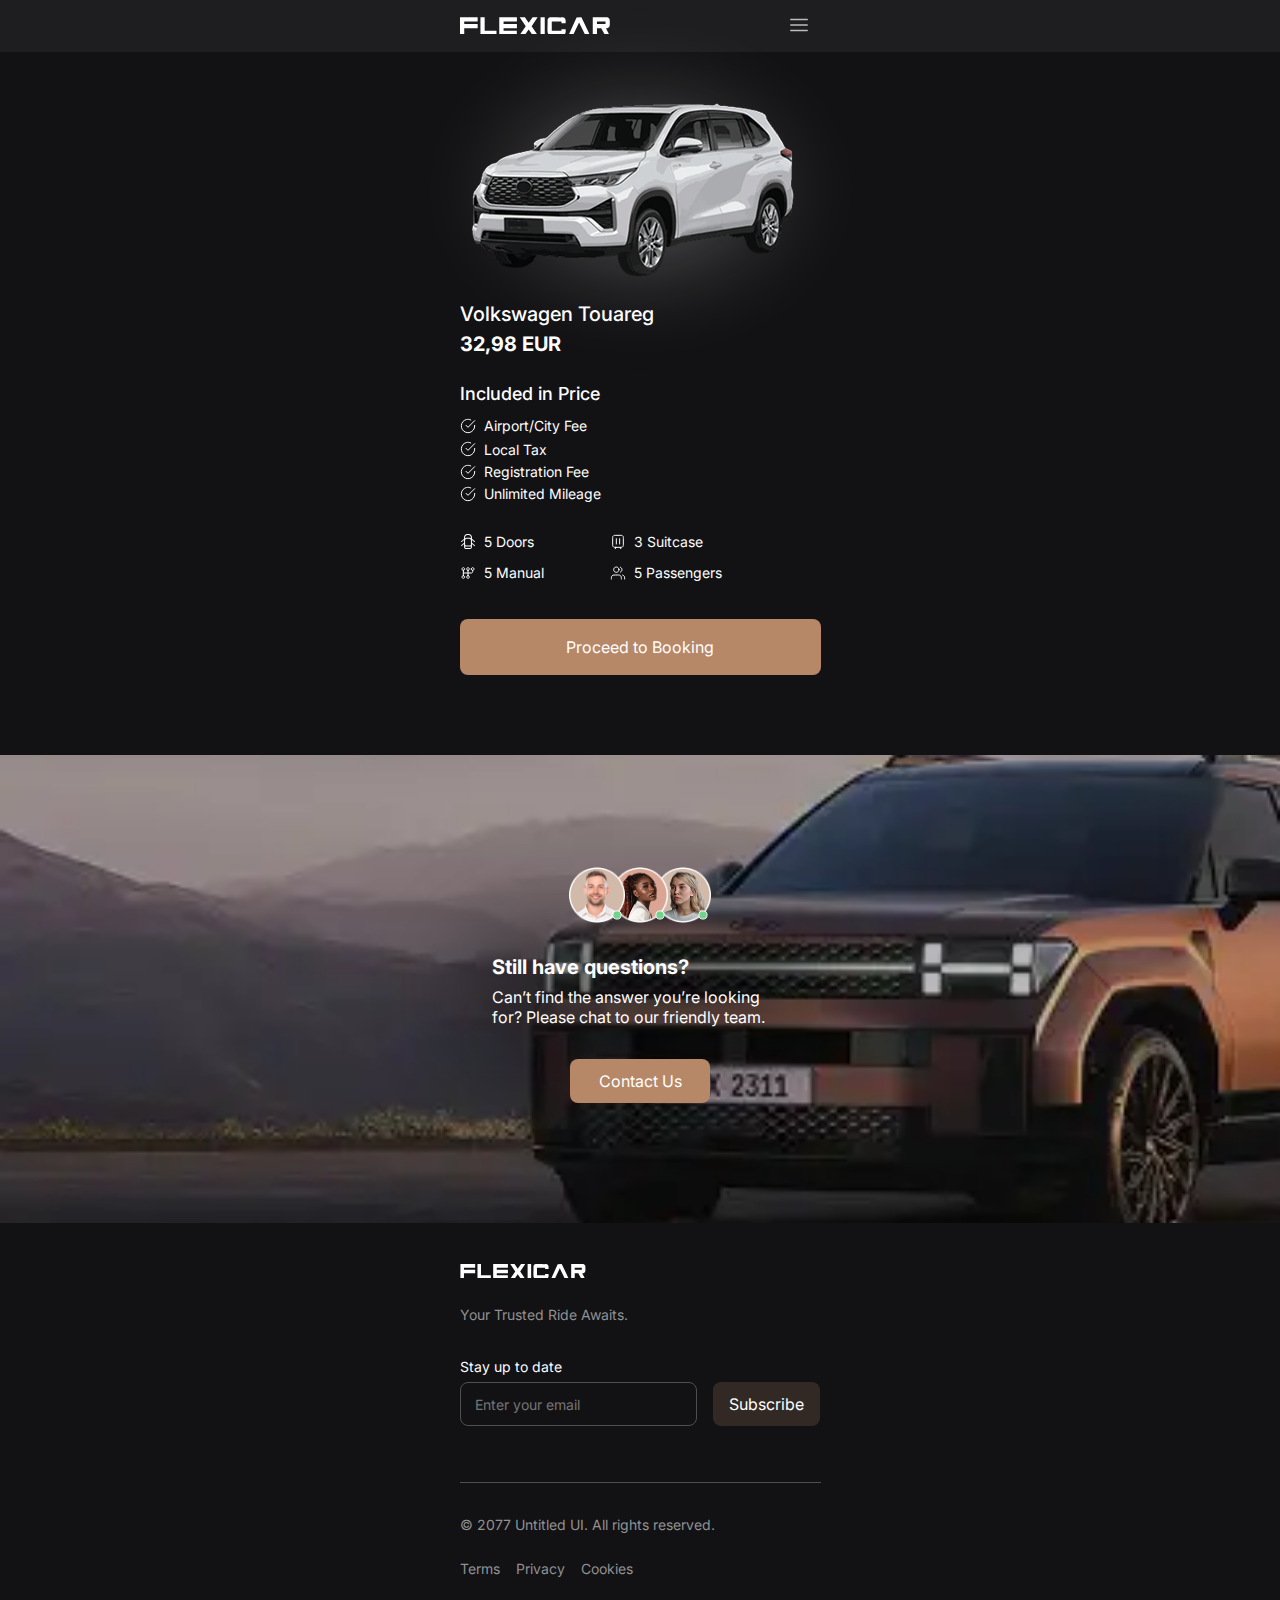
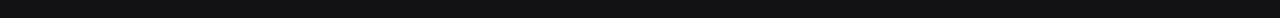
==== index.html @ 30f01594 "update product_page_step2 add mobile styles" ====
<!DOCTYPE html>
<html lang="en">
  <head>
    <meta charset="UTF-8" />
    <meta http-equiv="X-UA-Compatible" content="IE=edge" />
    <meta name="viewport" content="width=device-width, initial-scale=1.0" />
    <title>Flexicar</title>
    <link rel="preconnect" href="https://fonts.googleapis.com" />
    <link rel="preconnect" href="https://fonts.gstatic.com" crossorigin />
    <link
      href="https://fonts.googleapis.com/css2?family=Inter:wght@300;400;500;600;700&display=swap"
      rel="stylesheet"
    />
    <link rel="stylesheet" href="./css/global.css" />
    <link rel="stylesheet" href="./css/styles.css" />
  </head>
  <body>
    <header class="header">
      <div class="container nav-container">
        <nav class="header-nav">
          <a href="./index.html" class="logo link">
            <svg class="logo-icon">
              <use href="./assets/icons/icons.svg#_1"></use></svg></a>
          <ul class="nav-list">
            <li class="item">
              <a href="./index.html" class="link link-current">Book</a>
            </li>
            <li class="item">
              <a href="./portfolio.html" class="link">Help</a>
            </li>
            <li class="item"><a href="" class="link">FAQ</a></li>
            <li class="item"><a href="" class="link">Rental Policies</a></li>
            <li class="item"><a href="" class="link">Blog&Guides</a></li>
          </ul>
        </nav>

        <button type="button" class="burger-menu js-open-menu">
          <svg class="burger-icon">
            <use href="./assets/icons/icons.svg#menu"></use>
          </svg>
        </button>
      </div>
    </header>
    <main>
      <section class="product-section">
        <div class="container product-container">
          <div class="gradient"></div>
          <div class="thumb">
            <div class="ellipse"></div>
            <img
              class="car-img"
              src="./assets/images/car@1x.png"
              srcset="
                ./assets/images/car@1x.png 1x,
                ./assets/images/car@2x.png 2x
              "
              alt="Car for rental"
              width="361"
              height="188"
              loading="lazy"
            />
          </div>
          <div class="list-wrapper">
            <div class="title-wrapper">
              <h2 class="car-title">Volkswagen Touareg</h2>
              <p class="price">32,98 EUR</p>
            </div>
            <div class="features-wrapper">
              <h3 class="features-title">Included in Price</h3>
              <ul class="features-list">
                <li class="feature-item">
                  <svg class="icon-stroke">
                    <use
                      href="./assets/icons/icons.svg#check-circle-broken-2"
                    ></use>
                  </svg>
                  <p class="feature-text">Airport/City Fee</p>
                </li>
                <li class="feature-item">
                  <svg class="icon-stroke">
                    <use
                      href="./assets/icons/icons.svg#check-circle-broken-2"
                    ></use>
                  </svg>
                  <p class="feature-text">Local Tax</p>
                </li>
                <li class="feature-item">
                  <svg class="icon-stroke">
                    <use
                      href="./assets/icons/icons.svg#check-circle-broken-2"
                    ></use>
                  </svg>
                  <p>Registration Fee</p>
                </li>
                <li class="feature-item">
                  <svg class="icon-stroke">
                    <use
                      href="./assets/icons/icons.svg#check-circle-broken-2"
                    ></use>
                  </svg>
                  <p class="feature-text">Unlimited Mileage</p>
                </li>
              </ul>
            </div>
            <ul class="info-list">
              <li class="info-item">
                <svg class="icon-fill">
                  <use href="./assets/icons/icons.svg#icon-car-doors"></use>
                </svg>
                <p class="feature-text">5 Doors</p>
              </li>
              <li class="info-item">
                <svg class="icon-stroke">
                  <use href="./assets/icons/icons.svg#luggage"></use>
                </svg>
                <p class="feature-text">3 Suitcase</p>
              </li>
              <li class="info-item">
                <svg class="icon-stroke">
                  <use
                    href="./assets/icons/icons.svg#tabler_manual-gearbox"
                  ></use>
                </svg>
                <p class="feature-text">5 Manual</p>
              </li>
              <li class="info-item">
                <svg class="icon-stroke">
                  <use href="./assets/icons/icons.svg#users"></use>
                </svg>
                <p class="feature-text">5 Passengers</p>
              </li>
            </ul>
          </div>
        </div>
        <a
          href="./product_page_step1.html"
          class="main-button primary-btn btn-large"
        >
          Proceed to Booking
        </a>
      </section>
      <section class="contact-us">
        <div class="container">
          <div class="contact-wrapper">
            <div class="elipse"></div>
            <div class="avatar-wrapper">
              <div class="avatar-thumb">
                <img
                  class="avatar"
                  src="./assets/images/contact-us/avatar_1@1x.png"
                  srcset="
                    ./assets/images/contact-us/avatar_1@1x.png 1x,
                    ./assets/images/contact-us/avatar_1@2x.png 2x
                  "
                  alt="avatar of team"
                  width="56"
                  height="56"
                  loading="lazy"
                />
                <svg class="circle">
                  <use href="./assets/icons/icons.svg#Ellipse-green"></use>
                </svg>
              </div>
              <div class="avatar-thumb">
                <img
                  class="avatar"
                  src="./assets/images/contact-us/avatar_2@1x.png"
                  srcset="
                    ./assets/images/contact-us/avatar_2@1x.png 1x,
                    ./assets/images/contact-us/avatar_2@2x.png 2x
                  "
                  alt="avatar of team"
                  width="56"
                  height="56"
                  loading="lazy"
                />
                <svg class="circle">
                  <use href="./assets/icons/icons.svg#Ellipse-green"></use>
                </svg>
              </div>
              <div class="avatar-thumb">
                <img
                  class="avatar"
                  src="./assets/images/contact-us/avatar_3@1x.png"
                  srcset="
                    ./assets/images/contact-us/avatar_3@1x.png 1x,
                    ./assets/images/contact-us/avatar_3@2x.png 2x
                  "
                  alt="avatar of team"
                  width="56"
                  height="56"
                  loading="lazy"
                />
                <svg class="circle">
                  <use href="./assets/icons/icons.svg#Ellipse-green"></use>
                </svg>
              </div>
            </div>
            <div class="support-wrapper">
              <h3 class="price">Still have questions?</h3>
              <p class="support-text">
                Can’t find the answer you’re looking for? Please chat to our
                friendly team.
              </p>
            </div>
            <button type="button" class="main-button primary-btn btn-medium">
              Contact Us
            </button>
          </div>
        </div>
      </section>
    </main>
    <footer class="footer-section">
      <div class="container footer-container">
        <div class="footer-wrapper">
          <div class="footer-logo-text">
            <a href="./index.html">
              <svg class="logo-footer">
                <use href="./assets/icons/icons.svg#_1"></use></svg></a>
            <p class="feature-text gray">Your Trusted Ride Awaits.</p>
          </div>
          <div class="subscribe-container">
            <p class="feature-text">Stay up to date</p>
            <form class="subscribe-form" action="">
              <input
                class="subscribe-input"
                type="text"
                placeholder="Enter your email"
              />
              <button
                class="main-button secondary-btn subscribe-btn"
                type="submit"
              >
                Subscribe
              </button>
            </form>
          </div>
        </div>
        <div class="footer-wrapper bottom">
          <p class="feature-text gray">
            © 2077 Untitled UI. All rights reserved.
          </p>
          <div class="footer-links">
            <p class="feature-text gray">Terms</p>
            <p class="feature-text gray">Privacy</p>
            <p class="feature-text gray">Cookies</p>
          </div>
        </div>
      </div>
    </footer>
  </body>
</html>
---- css/global.css ----
:root {
  --white: #fefeff;
  --accent: #b68867;
  --primary: #121214;
  --dark-grey: #1e1e20;
  --light-gray: #919192;
  --medium-gray: #4f4f51;
  --primary-20: rgba(182, 136, 103, 0.2);
  --hover-btn: rgba(182, 136, 103, 0.7);
  --hover-secondary-btn: rgba(64, 54, 49, 0.4);
  --primary-light: #c5a085;
  --background: #121214;
  --white-10: #39393b;
  --white-20:rgba(255, 255, 255, 0.20);
  --white-5: rgba(255, 255, 255, 0.05);
  --white-90: #e9e9e9;
  --white-80: #d3d3d3;
  --white-70: #bdbdbe;
  --white-60: #a7a7a8;
  --white-40: #7b7b7c;
  --white-30: #656566;
  --white-05: #1e1e20;
  --primary-15: rgba(26, 156, 192, 0.15);
  --green-active: #27c137;
  --green-basic: #2ea56d;
  --green-fill: rgba(74, 169, 112, 0.09);
  --green-stroke: rgba(171, 239, 198, 0.5);
  --green-active: #72d38d;
  --red-fill: rgba(240, 68, 56, 0.09);
  --red-basic: #f04438;
  --red-stroke: rgba(254, 205, 202, 0.5);
  --gray-basic: #667085;
  --gray-stroke: rgba(228, 231, 236, 0.5);
  --gray-fill: rgba(102, 112, 133, 0.09);
  --ellipse: rgba(0, 0, 0, 0.4);
  --animation-transition: 250ms cubic-bezier(0.4, 0, 0.2, 1);
  --colors-effects-shadows-shadow-xs: rgba(16, 24, 40, 0.05);
  --linear-gradient:linear-gradient(150deg, #B68867 6.05%, #BC8473 88.69%);
}

*,
*:before,
*:after {
  box-sizing: border-box;
  margin: 0;
  padding: 0;
}

html,
body {
  max-width: 100vw;
}

body {
  min-height: 100vh;
  margin: 0;
  font-family: "Inter", sans-serif;
  font-size: 14px;
  font-style: normal;
  font-weight: 400;
  line-height: normal;
  background-color: var(--primary);
  color: var(--white);
  -webkit-font-smoothing: antialiased;
  -moz-osx-font-smoothing: grayscale;
}

input {
  appearance: none;
  -webkit-appearance: none;
  -moz-appearance: none;
  border: none;
  padding: 0;
  margin: 0;
  background: none;
  font: inherit;
  color: inherit;
  cursor: text;
}

img {
  display: block;
  height: auto;
  width: 100%;
}

ul,
ol {
  list-style: none;
}

h1,
h2,
h3,
p {
  margin: 0;
  font-weight: normal;
  margin-block-start: 0;
}

a {
  display: block;
  text-decoration: none;
  color: inherit;
}

button {
  padding: 0;
  border: none;
  font: inherit;
  background-color: transparent;
  cursor: pointer;
}

address {
  font-style: normal;
}

.container {
  width: 393px;
  margin-left: auto;
  margin-right: auto;
  padding-left: 16px;
  padding-right: 16px;
}

.main-button {
  display: flex;
  justify-content: center;
  align-items: center;
  border-radius: 8px;
  gap: 8px;
  padding: 18px 24px;
  font-size: 16px;
  color: var(--white);
  transition: background-color var(--animation-transition);
}

.primary-btn {
  background-color: var(--accent);
  z-index: 1;
}

.primary-btn:hover,
.primary-btn:focus {
  background-color: var(--hover-btn);
}

.secondary-btn {
  background-color: var(--primary-20);
}

.secondary-btn:hover,
.secondary-btn:focus {
  background-color: var(--hover-secondary-btn);
}

.subscribe-btn {
  height: 44px;
  padding: 12px 16px;
}

.btn-large {
  width: 361px;
  height: 56px;
  margin-left: auto;
  margin-right: auto;
}

.btn-medium {
  width: 140px;
  height: 44px;
}
---- css/styles.css ----
.header {
  width: 100%;
  padding-top: 4px;
  padding-bottom: 4px;
  background-color: var(--dark-grey);
}

.container.nav-container {
  display: flex;
  align-items: center;
  justify-content: space-between;
}

.header-nav {
  display: flex;
  align-items: center;
}

.logo-icon{
  width: 150px;
  height: 18px;
  fill: var(--white);
}

.nav-list {
  display: none;
}

.burger-menu {
  width: 44px;
  height: 44px;
  padding: 10px;
  background-color: transparent;
  border: none;
}

.burger-icon{
  width: 22px;
  height: 22px;
  stroke: var( --white-70);
}

.product-section {
  position: relative;
  padding-top: 40px;
  padding-bottom: 80px;
}

.product-container {
  display: flex;
  flex-direction: column;
  gap: 24px;
  margin-bottom: 32px;
}
.list-wrapper {
  display: flex;
  flex-direction: column;
  gap: 24px;
}

.title-wrapper,
.features-wrapper {
  display: flex;
  flex-direction: column;
  gap: 8px;
}

.car-title {
  font-size: 20px;
  font-weight: 500;
  line-height: 1;
  text-transform: capitalize;
}

.price {
  font-size: 20px;
  font-weight: 700;
}

.car-container {
  position: relative;
  padding-top: 24px;
  padding-bottom: 30px;
}

.gradient {
  position: absolute;
  top: 16px;
  width: 361px;
  height: 242px;
  flex-shrink: 0;
  border-radius: 361px;
  background: radial-gradient(
    50% 50% at 50% 50%,
    rgba(255, 255, 255, 0.35) 0%,
    rgba(255, 255, 255, 0) 100%
  );
  filter: blur(40px);
}

.thumb {
  position: relative;
}

.ellipse {
  position: absolute;
  bottom: 3px;
  width: 361px;
  height: 66px;
  color: var(--primary);
  filter: blur(40px);
  border-radius: 361px;
}

.car-img {
  width: 361px;
  height: 188px;
}

.features-title {
  font-size: 18px;
  font-weight: 500;
  line-height: 1.56;
}

.features-list {
  display: flex;
  flex-direction: column;
  align-items: flex-start;
  gap: 4px;
  align-self: stretch;
}

.feature-item {
  display: flex;
  align-items: center;
  gap: 8px;
}

.icon-stroke{
  width: 16px;
  height: 16px;
  fill: transparent;
  stroke: var( --white);
}

.icon-fill{
    width: 16px;
    height: 16px;
    fill: var( --white);
}

.feature-text {
  line-height: 1.4;
}

.info-list {
  display: flex;
  flex-wrap: wrap;
  column-gap: 8px;
  row-gap: 4px;
}

.info-item {
  display: flex;
  width: 142px;
  padding: 4px 0px;
  align-items: center;
  align-content: center;
  gap: 8px;
  flex-wrap: wrap;
}

.contact-us {
  padding: 80px 0px;
  background-size: cover;
  background-repeat: no-repeat;
  background-position: center;
  background-image: url("../assets/images/contact_us_bg_mobile@1x.webp");
}
@media (-webkit-min-device-pixel-ratio: 2),
  (min-resolution: 192dpi),
  (min-resolution: 2dppx) {
  @media (max-width: 767px) {
    .contact-us {
      background-image: url("../assets/images/contact_us_bg_mobile@2x.webp");
    }
  }
}

.contact-wrapper {
  position: relative;
  display: flex;
  flex-direction: column;
  justify-content: center;
  align-items: center;
  padding: 32px 32px 40px 32px;
  gap: 32px;
}

.elipse {
  position: absolute;
  bottom: 76px;
  width: 361px;
  height: 142px;
  border-radius: 361px;
  background: var(--ellipse);
  filter: blur(42.75px);
}

.avatar-wrapper {
  display: flex;
}
.avatar-wrapper .avatar-thumb:not(:first-child) {
  margin-left: -13px;
}

.avatar-thumb:nth-child(1) {
  z-index: 2;
}
.avatar-thumb:nth-child(2) {
  z-index: 1;
}

.avatar-thumb {
  position: relative;
}

.avatar {
  width: 56px;
  height: 56px;
}

.circle {
  width: 10px;
  height: 10px;
  position: absolute;
  bottom: 3px;
  right: 3px;
  fill: var(--green-active);
}

.support-wrapper {
  position: relative;
  z-index: 1;
  display: flex;
  flex-direction: column;
  gap: 8px;
}

.support-text, .card-title, .notice-text {
  font-size: 16px;
}

.footer-section {
  padding: 40px 0;
}

.footer-container {
  display: flex;
  flex-direction: column;
  gap: 56px;
}

.footer-wrapper {
  display: flex;
  flex-direction: column;
  gap: 32px;
}

.footer-wrapper.bottom {
  padding-top: 32px;
  border-top: 1px solid var(--medium-gray);
  gap: 24px;
}

.footer-logo-text {
  display: flex;
  flex-direction: column;
  gap: 24px;
}

.logo-footer{
  width: 126px;
  height: 15px;
  fill: var(--white);
}

.gray {
  color: var(--light-gray);
}

.subscribe-container {
  display: flex;
  flex-direction: column;
  gap: 6px;
}

.subscribe-form {
  display: flex;
  gap: 16px;
}

.subscribe-input {
  display: flex;
  align-items: center;
  align-self: stretch;
  width: 237px;
  padding: 12px 14px;
  outline: none;
  background-color: transparent;
  color: var(--light-gray);
  border-radius: 8px;
  border: 1px solid var(--medium-gray);
  box-shadow: 0px 1px 2px 0px var(--colors-effects-shadows-shadow-xs);
  transition: border-color 0.3s ease;
}

.subscribe-input:focus {
  border: 1px solid var(--white-70);
}

.footer-links {
  display: flex;
  gap: 16px;
}

/* Product page step-1 */

.car-info {
  display: flex;
  flex-direction: column;
  justify-content: flex-end;
  align-items: flex-start;
  gap: 16px;
  padding: 24px 0px 2px 0px;
  background-color: var(--dark-grey);
  border-top: 1px solid var(--medium-gray);
}

.stepper-container {
  display: flex;
}

.stepper {
  display: flex;
  flex-direction: column;
  align-items: center;
  width: 98px;
  height: 46px;
}

.stepper-icon-wrapper {
  display: flex;
  align-items: center;
  margin-bottom: 13px;
}

.stepper-icon-wrapper.first {
  padding-left: 37px;
  margin-bottom: 7px;
}

.stepper-icon-wrapper.last {
  padding-right: 43px;
}

.stepper-icon-wrapper.not-active {
  padding-top: 6px;
}

.background {
  position: relative;
  width: 24px;
  height: 24px;
  /* padding: 4.8px;
  background-color: var(--primary-20); */
  border-radius: 50%;
  z-index: 6;
}

.background.icon {
  padding: 4.8px;
  background-color: var(--primary-20);
}

.active-icon {
  display: block;
  width: 14px;
  height: 14px;
  z-index: 4;
}

.inactive-icon {
  width: 12px;
  height: 12px;
  fill: var(--medium-gray);
}

.line {
  position: relative;
  display: block;
  width: 49px;
  height: 1px;
  background-color: var(--accent);
  z-index: 2;
  margin-left: -12px;
}

.left {
  margin-left: -6px;
}
.right {
  margin-right: -6px;
  margin-left: 0;
}

.medium-gray {
  background-color: var(--medium-gray);
}

.stepper-text, .text-warning {
  font-size: 12px;
  font-weight: 300;
  line-height: 1.4;
}

.car-info-wrapper {
  display: flex;
  /* align-items: center; */
  padding: 8px 0 16px 0;
  gap: 16px;
}

.car-info-thumb {
  padding: 12px 0px;
  width: 72px;
  height: 72px;
}

.car-info-title {
  font-size: 18px;
  font-weight: 500;
  line-height: 1.55556;
}

/* Extras section */

.extras-section,
.insurance-section {
  padding-top: 32px;
  padding-bottom: 80px;
}

.extras-title, .insurance-title {
  font-size: 20px;
  line-height: 1.5;
  margin-bottom: 24px;
}

.extras-list {
  display: grid;
  grid-template-columns: repeat(2, 1fr);
  gap: 8px;
  margin-bottom: 32px;
}

.extras-item {
  display: flex;
  width: 176px;
  height: 108px;
}

.extras-wrapper-left {
  width: 100%;
  padding: 8px 8px 8px 16px;
  background-color: var(--white-10);
  border-top-left-radius: 8px;
  border-bottom-left-radius: 8px;
}

.extras-wrapper-left.active {
  background-color: var(--accent);
}

.extras-button {
  padding: 14px 4.5px;
  background-color: var(--medium-gray);
  border-top-right-radius: 8px;
  border-bottom-right-radius: 8px;
}

.active-btn {
  background-color: var(--primary-light);
}

.btn-icon {
  width: 24px;
  height: 24px;
  stroke: var(--white);
}

.extras-icon {
  width: 20px;
  height: 20px;
  margin-bottom: 8px;
  stroke: var(--white-70);
  fill: transparent;
}

.extras-icon.active{
  stroke: var(--white); 
}

.extras-icon.fill-icon{
  fill: var(--white-70);
}

.extras-item-title {
  height: 40px;
  margin-bottom: 5px;
  font-size: 14px;
  font-style: normal;
  font-weight: 400;
  line-height: 1.4;
}

.extras-price {
  font-size: 16px;
  font-weight: 600;
}

/* Product page step-2 */

.indicator-icon{
  width: 16px;
  height: 16px;
  fill: var(--white);
  z-index: 4;
}

/* .background-check {
  position: relative;
  width: 24px;
  height: 24px;
  padding: 4px;
  background-color: var(--primary-light);
  border-radius: 50%;
  z-index: 6;
} */

.background.check {
  padding: 4px;
  background-color: var(--primary-light);
}

.stepper-icon-wrapper.second {
  margin-bottom: 7px;
}

.insurance-list{
  display: grid;
  grid-template-columns: 1fr;
  gap: 8px;
  margin-bottom: 32px;
}
@media (min-width: 768px) and (max-width: 1023px) {
  .insurance-list {
    grid-template-columns: repeat(3, 1fr);
    gap: 12px;
  }
}

.insurance-item {
  display: flex;
  flex-direction: column;
  gap: 16px;
  padding: 16px;
  background-color: var(--white-5);
  border-radius: 16px;
}

.insurance-item.active {
  /* position: relative;
  border: 2px solid var(--white-20);
  background: var(--linear-gradient); */
  
  border: 2px solid var(--white-20);
  background: url("../assets/images/step2/BG1x.png"), var(--linear-gradient);
  background-size: contain;
  background-repeat: no-repeat;
  background-position: right;
  background-clip: padding-box;
}

@media (-webkit-min-device-pixel-ratio: 2),
  (min-resolution: 192dpi),
  (min-resolution: 2dppx) {
  @media (max-width: 767px) {
    .insurance-item.active {
      background: url("../assets/images/step2/bg@2x.png"), var(--linear-gradient);
      background-size: contain;
      background-repeat: no-repeat;
      background-position: right;
      background-clip: padding-box;
    }
  }
}


.insurance-title-wrapper{
  display: flex;
  flex-direction: column;
  gap: 8px;
  text-align: center;
}

.insurance-price{
font-size: 24px;
font-weight: 500;
line-height: 1;
text-transform: capitalize;
}

.notice-icon{
  width: 16px;
  height: 16px;
  stroke: red;
  fill: transparent;
}

.notice-list{
  display: flex;
  flex: 1 0 0;
  flex-direction: column;
  gap: 16px;
}

.notice-item{
  display: flex;
  gap: 8px;
}

.notice-item .text{
  width: 305px;
}

.text-warning{
  color: var(--white-30);
}

.green{
  stroke: var(--green-active);
}
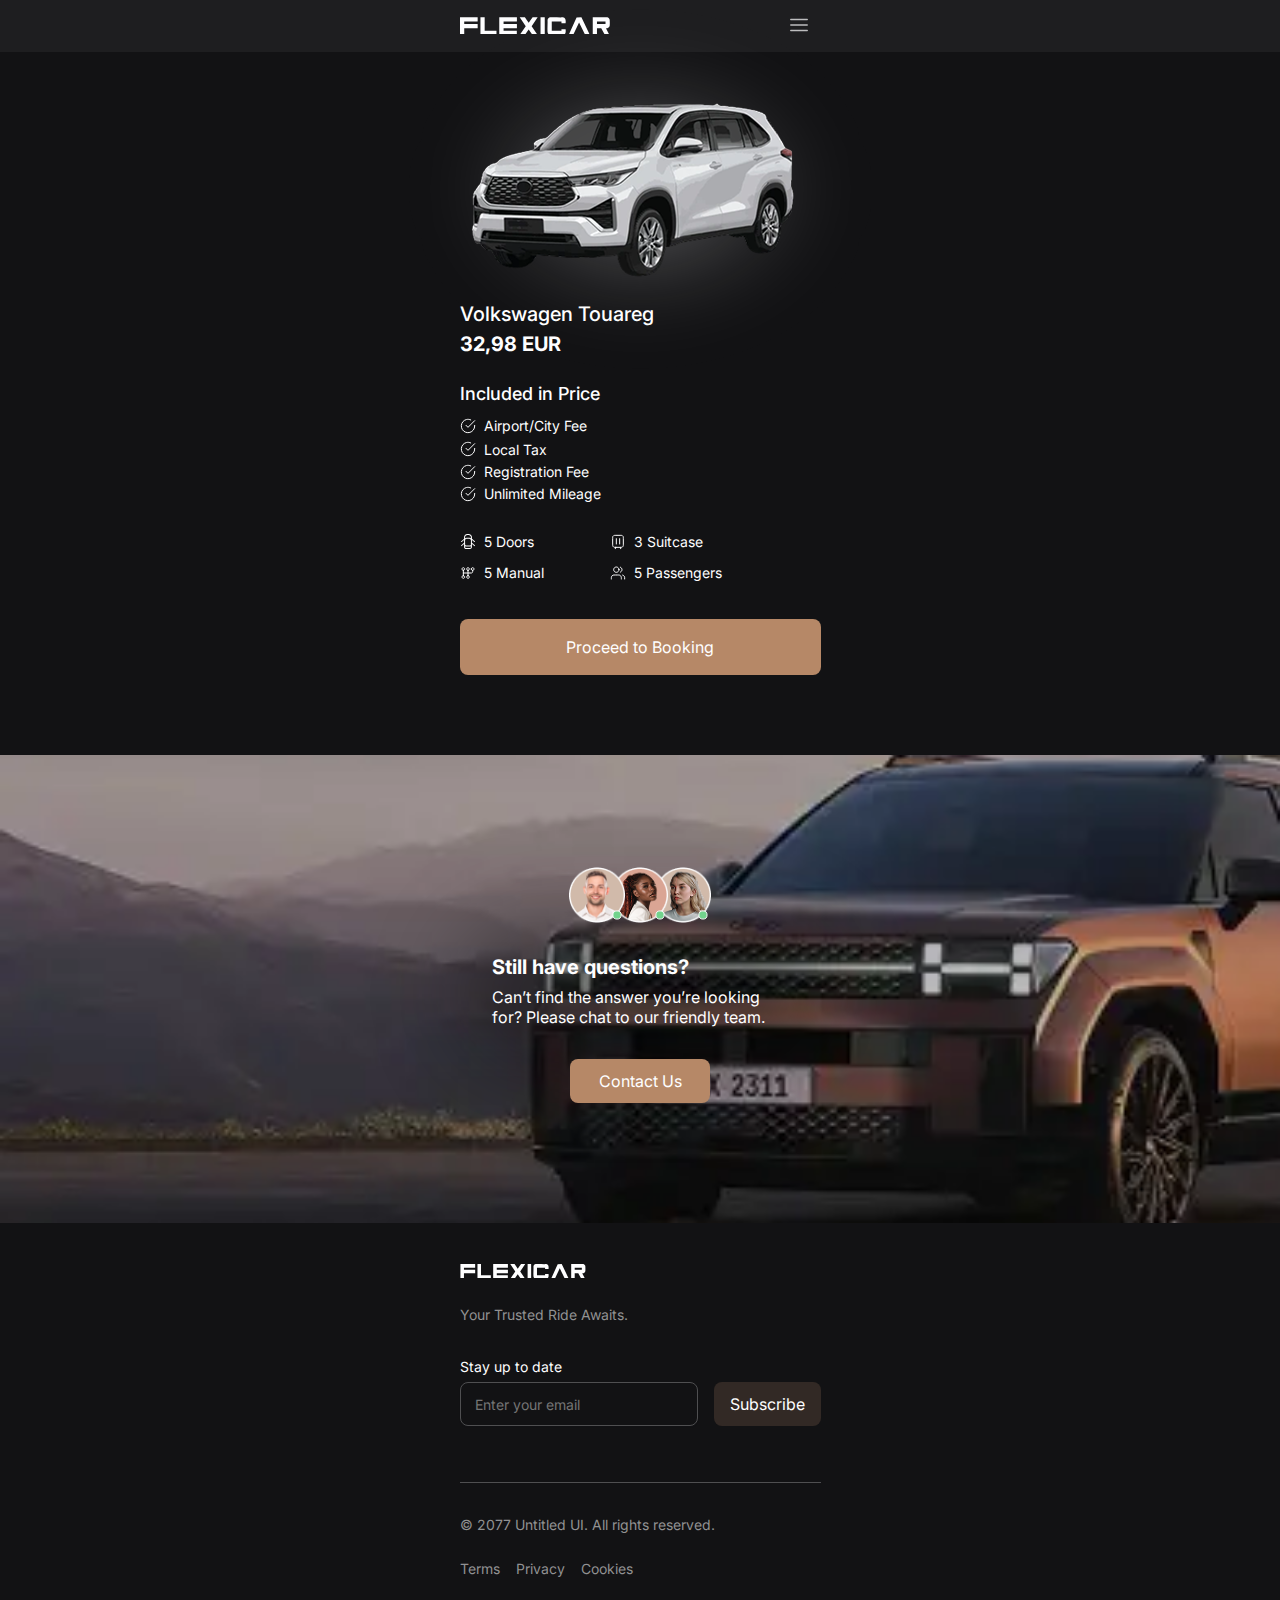
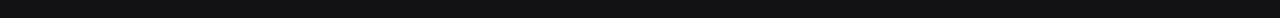
==== commit a2da3bda: "finish mobile responsive layout" ====
--- a/index.html
+++ b/index.html
@@ -223,7 +223,7 @@
             <p class="feature-text">Stay up to date</p>
             <form class="subscribe-form" action="">
               <input
-                class="subscribe-input"
+                class="styled-input subscribe-input"
                 type="text"
                 placeholder="Enter your email"
               />
--- a/css/global.css
+++ b/css/global.css
@@ -32,6 +32,7 @@
   --gray-basic: #667085;
   --gray-stroke: rgba(228, 231, 236, 0.5);
   --gray-fill: rgba(102, 112, 133, 0.09);
+  --checkbox-border:#D0D5DD;
   --ellipse: rgba(0, 0, 0, 0.4);
   --animation-transition: 250ms cubic-bezier(0.4, 0, 0.2, 1);
   --colors-effects-shadows-shadow-xs: rgba(16, 24, 40, 0.05);
@@ -65,7 +66,7 @@
   -moz-osx-font-smoothing: grayscale;
 }
 
-input {
+input, select {
   appearance: none;
   -webkit-appearance: none;
   -moz-appearance: none;
@@ -96,6 +97,10 @@
   margin: 0;
   font-weight: normal;
   margin-block-start: 0;
+}
+
+table {
+  border-spacing:0cap;
 }
 
 a {
--- a/css/styles.css
+++ b/css/styles.css
@@ -16,7 +16,7 @@
   align-items: center;
 }
 
-.logo-icon{
+.logo-icon {
   width: 150px;
   height: 18px;
   fill: var(--white);
@@ -34,10 +34,10 @@
   border: none;
 }
 
-.burger-icon{
+.burger-icon {
   width: 22px;
   height: 22px;
-  stroke: var( --white-70);
+  stroke: var(--white-70);
 }
 
 .product-section {
@@ -117,10 +117,13 @@
   height: 188px;
 }
 
-.features-title {
+.features-title,
+.car-info-title,
+.total-table th,
+.total-table td {
   font-size: 18px;
   font-weight: 500;
-  line-height: 1.56;
+  line-height: 1.55556;
 }
 
 .features-list {
@@ -137,17 +140,17 @@
   gap: 8px;
 }
 
-.icon-stroke{
+.icon-stroke {
   width: 16px;
   height: 16px;
   fill: transparent;
-  stroke: var( --white);
-}
-
-.icon-fill{
-    width: 16px;
-    height: 16px;
-    fill: var( --white);
+  stroke: var(--white);
+}
+
+.icon-fill {
+  width: 16px;
+  height: 16px;
+  fill: var(--white);
 }
 
 .feature-text {
@@ -248,7 +251,9 @@
   gap: 8px;
 }
 
-.support-text, .card-title, .notice-text {
+.support-text,
+.card-title,
+.notice-text {
   font-size: 16px;
 }
 
@@ -280,7 +285,7 @@
   gap: 24px;
 }
 
-.logo-footer{
+.logo-footer {
   width: 126px;
   height: 15px;
   fill: var(--white);
@@ -301,11 +306,7 @@
   gap: 16px;
 }
 
-.subscribe-input {
-  display: flex;
-  align-items: center;
-  align-self: stretch;
-  width: 237px;
+.styled-input {
   padding: 12px 14px;
   outline: none;
   background-color: transparent;
@@ -316,8 +317,12 @@
   transition: border-color 0.3s ease;
 }
 
-.subscribe-input:focus {
+.styled-input:focus {
   border: 1px solid var(--white-70);
+}
+
+.subscribe-input {
+  min-width: 237px;
 }
 
 .footer-links {
@@ -333,13 +338,16 @@
   justify-content: flex-end;
   align-items: flex-start;
   gap: 16px;
-  padding: 24px 0px 2px 0px;
+  padding: 24px 0 0 0;
   background-color: var(--dark-grey);
   border-top: 1px solid var(--medium-gray);
 }
 
 .stepper-container {
   display: flex;
+  width: 393px;
+ margin-left: auto;
+ margin-right: auto;
 }
 
 .stepper {
@@ -373,8 +381,6 @@
   position: relative;
   width: 24px;
   height: 24px;
-  /* padding: 4.8px;
-  background-color: var(--primary-20); */
   border-radius: 50%;
   z-index: 6;
 }
@@ -419,7 +425,8 @@
   background-color: var(--medium-gray);
 }
 
-.stepper-text, .text-warning {
+.stepper-text,
+.text-warning {
   font-size: 12px;
   font-weight: 300;
   line-height: 1.4;
@@ -433,26 +440,27 @@
 }
 
 .car-info-thumb {
-  padding: 12px 0px;
+  padding: 12px 0;
   width: 72px;
   height: 72px;
 }
 
 .car-info-title {
-  font-size: 18px;
-  font-weight: 500;
-  line-height: 1.55556;
+  margin-bottom: 4px;
 }
 
 /* Extras section */
 
 .extras-section,
-.insurance-section {
+.insurance-section,
+.form-container {
   padding-top: 32px;
   padding-bottom: 80px;
 }
 
-.extras-title, .insurance-title {
+.extras-title,
+.insurance-title,
+.form-title {
   font-size: 20px;
   line-height: 1.5;
   margin-bottom: 24px;
@@ -500,7 +508,7 @@
   stroke: var(--white);
 }
 
-.extras-icon {
+.extras-icon, .card-icon {
   width: 20px;
   height: 20px;
   margin-bottom: 8px;
@@ -508,11 +516,11 @@
   fill: transparent;
 }
 
-.extras-icon.active{
-  stroke: var(--white); 
-}
-
-.extras-icon.fill-icon{
+.extras-icon.active {
+  stroke: var(--white);
+}
+
+.extras-icon.fill-icon {
   fill: var(--white-70);
 }
 
@@ -520,8 +528,6 @@
   height: 40px;
   margin-bottom: 5px;
   font-size: 14px;
-  font-style: normal;
-  font-weight: 400;
   line-height: 1.4;
 }
 
@@ -532,7 +538,7 @@
 
 /* Product page step-2 */
 
-.indicator-icon{
+.indicator-icon {
   width: 16px;
   height: 16px;
   fill: var(--white);
@@ -558,7 +564,7 @@
   margin-bottom: 7px;
 }
 
-.insurance-list{
+.insurance-list {
   display: grid;
   grid-template-columns: 1fr;
   gap: 8px;
@@ -581,10 +587,6 @@
 }
 
 .insurance-item.active {
-  /* position: relative;
-  border: 2px solid var(--white-20);
-  background: var(--linear-gradient); */
-  
   border: 2px solid var(--white-20);
   background: url("../assets/images/step2/BG1x.png"), var(--linear-gradient);
   background-size: contain;
@@ -598,7 +600,8 @@
   (min-resolution: 2dppx) {
   @media (max-width: 767px) {
     .insurance-item.active {
-      background: url("../assets/images/step2/bg@2x.png"), var(--linear-gradient);
+      background: url("../assets/images/step2/bg@2x.png"),
+        var(--linear-gradient);
       background-size: contain;
       background-repeat: no-repeat;
       background-position: right;
@@ -607,48 +610,248 @@
   }
 }
 
-
-.insurance-title-wrapper{
+.insurance-title-wrapper {
   display: flex;
   flex-direction: column;
   gap: 8px;
   text-align: center;
 }
 
-.insurance-price{
-font-size: 24px;
-font-weight: 500;
-line-height: 1;
-text-transform: capitalize;
-}
-
-.notice-icon{
+.insurance-price {
+  font-size: 24px;
+  font-weight: 500;
+  line-height: 1;
+  text-transform: capitalize;
+}
+
+.notice-icon {
   width: 16px;
   height: 16px;
-  stroke: red;
+  stroke: var(--red-basic);
   fill: transparent;
 }
 
-.notice-list{
+.notice-list {
   display: flex;
   flex: 1 0 0;
   flex-direction: column;
   gap: 16px;
 }
 
-.notice-item{
+.notice-item {
   display: flex;
   gap: 8px;
 }
 
-.notice-item .text{
+.notice-item .text {
   width: 305px;
 }
 
-.text-warning{
+.text-warning {
   color: var(--white-30);
 }
 
-.green{
+.green {
   stroke: var(--green-active);
+}
+
+/* Product page step-3 */
+
+.form-order {
+  display: flex;
+  flex-direction: column;
+  gap: 24px;
+}
+
+.phone-input-wrapper {
+  display: flex;
+  align-items: center;
+  align-self: stretch;
+  width: 100%;
+  border-radius: 8px;
+  border: 1px solid var(--medium-gray);
+  box-shadow: 0px 1px 2px 0px var(--colors-effects-shadows-shadow-xs);
+  background-color: transparent;
+  transition: border-color 0.3s ease;
+}
+
+.phone-input-wrapper select {
+  appearance: none;
+  -webkit-appearance: none;
+  -moz-appearance: none;
+  background-color: transparent;
+  color: var(--light-gray);
+  border: none;
+  padding: 12px 8px 12px 28px;
+  cursor: pointer;
+  background-image: url("../assets/icons/chevron-down.svg");
+  background-repeat: no-repeat;
+  background-position: right 13px center;
+}
+
+.phone-input-wrapper input {
+  flex: 1;
+  background-color: transparent;
+  color: var(--light-gray);
+  border: none;
+  padding: 12px 14px 12px 12px;
+  font-family: Inter, sans-serif;
+  font-size: 16px;
+}
+
+.phone-input-wrapper input::placeholder {
+  color: var(--light-gray);
+  opacity: 0.7;
+}
+
+.phone-input-wrapper:focus-within {
+  border: 1px solid var(--white-70);
+}
+
+.phone-input-wrapper input:focus,
+select:focus {
+  outline: none;
+}
+
+.form-group {
+  display: flex;
+  flex-direction: column;
+  gap: 6px;
+  font-size: 16px;
+  line-height: 1.5;
+  margin-bottom: 10px;
+}
+
+.form-group label {
+  font-size: 14px;
+}
+
+.required {
+  color: var(--accent);
+  margin-left: 2px;
+}
+
+@media (max-width: 767px) {
+  .phone-input-wrapper {
+    max-width: 100%;
+  }
+}
+
+.order-info-container {
+  display: flex;
+  padding: 16px;
+  flex-direction: column;
+  gap: 24px;
+  border-radius: 16px;
+  background: rgba(255, 255, 255, 0.04);
+}
+
+.details-list {
+  display: flex;
+  flex-direction: column;
+  gap: 7px;
+}
+
+.detail-item {
+  display: flex;
+  justify-content: space-between;
+  align-items: center;
+}
+
+.details-list dt {
+  line-height: 1.4;
+}
+
+.details-list dd {
+  font-weight: 300;
+}
+
+.total-table {
+  width: 100%;
+  border-collapse: collapse;
+}
+
+.total-table th {
+  padding-top: 8px;
+  text-align: left;
+}
+
+.total-table td {
+  padding-top: 8px;
+  text-align: right;
+}
+
+.total-table tr {
+  border-top: 1px solid var(--medium-gray);
+}
+
+/* Checkbox */
+
+.checkbox-group {
+  display: flex;
+}
+
+.checkbox-label {
+  display: flex;
+  align-items: center;
+  gap: 12px;
+  font-size: 16px;
+  line-height: 1.5;
+  cursor: pointer; 
+}
+
+.checkbox-label input[type="checkbox"] {
+  position: absolute;
+  opacity: 0;
+  width: 0;
+  height: 0;
+}
+
+.custom-checkbox {
+  display: flex;
+  align-items: center;
+  justify-content: center;
+  width: 20px;
+  height: 20px;
+  background-color: transparent;
+  border: 1px solid var(--checkbox-border);
+  border-radius: 6px;
+  transition: background-color 0.3s ease, border-color 0.3s ease;
+}
+
+.check-icon {
+  width: 16px;
+  height: 16px;
+  fill: var(--white); 
+  opacity: 0;
+  transition: opacity 0.3s ease;
+}
+
+.checkbox-label input[type="checkbox"]:checked + .custom-checkbox {
+  background-color: var(--accent); 
+  border-color: var(--accent); 
+}
+
+.checkbox-label input[type="checkbox"]:checked + .custom-checkbox .check-icon {
+  opacity: 1;
+}
+
+.checkbox-label input[type="checkbox"]:focus + .custom-checkbox {
+  outline: 2px solid var(--accent);
+  outline-offset: 2px;
+}
+
+.container-buttons{
+  display: flex;
+  flex-direction: column;
+  gap: 16px;
+}
+
+.card-icon{
+  margin-bottom: 0;
+  stroke: var(--white);
+}
+
+.container-buttons.desktop{
+  display: none;
 }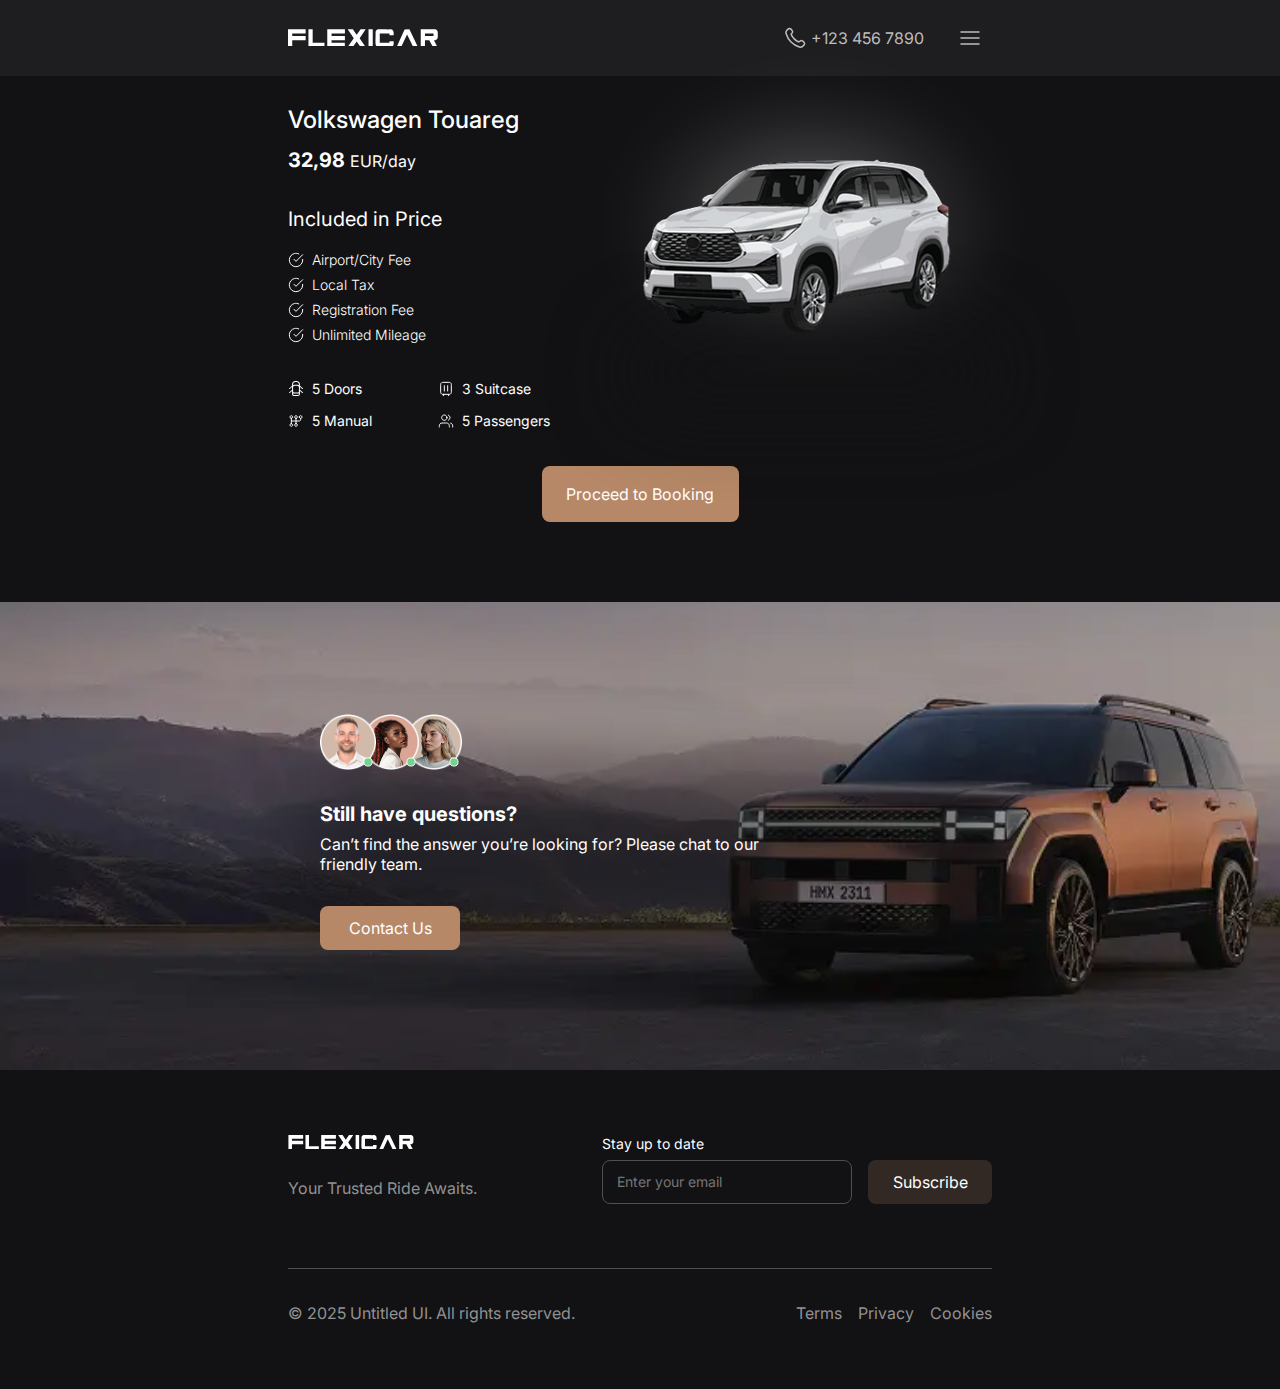
==== commit d41a6e21: "add tablet styles to index.html" ====
--- a/index.html
+++ b/index.html
@@ -15,6 +15,9 @@
     <link rel="stylesheet" href="./css/styles.css" />
   </head>
   <body>
+    
+    <!------------------ HEADER --------------------->
+
     <header class="header">
       <div class="container nav-container">
         <nav class="header-nav">
@@ -33,19 +36,41 @@
             <li class="item"><a href="" class="link">Blog&Guides</a></li>
           </ul>
         </nav>
-
-        <button type="button" class="burger-menu js-open-menu">
+        <div class="header-actions">
+          <div class="language-switcher" aria-label="Language switcher">
+            <button class="language-btn" aria-expanded="false" aria-controls="language-menu">
+              EN
+              <svg class="chevron-icon" aria-hidden="true">
+                <use href="./assets/icons/icons.svg#chevron-down"></use>
+              </svg>
+            </button>
+          </div> 
+          <a href="tel:+123 456 7890" class="header-phone">
+            <svg class="phone-icon" aria-hidden="true">
+              <use href="./assets/icons/icons.svg#phone"></use>
+            </svg>
+            <span class="phone-text">+123 456 7890</span>
+          </a>
+          <div class="login-container">
+          <button type="button" class="login-btn">
+            <svg class="chevron-icon" aria-hidden="true">
+              <use href="./assets/icons/icons.svg#log-in"></use>
+            </svg>Sign In</button>
+        </div>
+        <button type="button" class="burger-menu">
           <svg class="burger-icon">
             <use href="./assets/icons/icons.svg#menu"></use>
           </svg>
-        </button>
+        </button></div>
       </div>
     </header>
     <main>
+
+       <!------------------ PRODUCT SECTION --------------------->   
       <section class="product-section">
         <div class="container product-container">
-          <div class="gradient"></div>
           <div class="thumb">
+            <div class="gradient"></div>
             <div class="ellipse"></div>
             <img
               class="car-img"
@@ -63,7 +88,7 @@
           <div class="list-wrapper">
             <div class="title-wrapper">
               <h2 class="car-title">Volkswagen Touareg</h2>
-              <p class="price">32,98 EUR</p>
+              <p class="price">32,98 <span class="sub-price">EUR/day</span></p>
             </div>
             <div class="features-wrapper">
               <h3 class="features-title">Included in Price</h3>
@@ -74,31 +99,31 @@
                       href="./assets/icons/icons.svg#check-circle-broken-2"
                     ></use>
                   </svg>
-                  <p class="feature-text">Airport/City Fee</p>
-                </li>
-                <li class="feature-item">
-                  <svg class="icon-stroke">
-                    <use
-                      href="./assets/icons/icons.svg#check-circle-broken-2"
-                    ></use>
-                  </svg>
-                  <p class="feature-text">Local Tax</p>
-                </li>
-                <li class="feature-item">
-                  <svg class="icon-stroke">
-                    <use
-                      href="./assets/icons/icons.svg#check-circle-broken-2"
-                    ></use>
-                  </svg>
-                  <p>Registration Fee</p>
-                </li>
-                <li class="feature-item">
-                  <svg class="icon-stroke">
-                    <use
-                      href="./assets/icons/icons.svg#check-circle-broken-2"
-                    ></use>
-                  </svg>
-                  <p class="feature-text">Unlimited Mileage</p>
+                  <p class="sub-text-line-height feature-text">Airport/City Fee</p>
+                </li>
+                <li class="feature-item">
+                  <svg class="icon-stroke">
+                    <use
+                      href="./assets/icons/icons.svg#check-circle-broken-2"
+                    ></use>
+                  </svg>
+                  <p class="sub-text-line-height feature-text">Local Tax</p>
+                </li>
+                <li class="feature-item">
+                  <svg class="icon-stroke">
+                    <use
+                      href="./assets/icons/icons.svg#check-circle-broken-2"
+                    ></use>
+                  </svg>
+                  <p class="sub-text-line-height feature-text">Registration Fee</p>
+                </li>
+                <li class="feature-item">
+                  <svg class="icon-stroke">
+                    <use
+                      href="./assets/icons/icons.svg#check-circle-broken-2"
+                    ></use>
+                  </svg>
+                  <p class="sub-text-line-height feature-text">Unlimited Mileage</p>
                 </li>
               </ul>
             </div>
@@ -107,13 +132,13 @@
                 <svg class="icon-fill">
                   <use href="./assets/icons/icons.svg#icon-car-doors"></use>
                 </svg>
-                <p class="feature-text">5 Doors</p>
+                <p class="sub-text-line-height">5 Doors</p>
               </li>
               <li class="info-item">
                 <svg class="icon-stroke">
                   <use href="./assets/icons/icons.svg#luggage"></use>
                 </svg>
-                <p class="feature-text">3 Suitcase</p>
+                <p class="sub-text-line-height">3 Suitcase</p>
               </li>
               <li class="info-item">
                 <svg class="icon-stroke">
@@ -121,28 +146,31 @@
                     href="./assets/icons/icons.svg#tabler_manual-gearbox"
                   ></use>
                 </svg>
-                <p class="feature-text">5 Manual</p>
+                <p class="sub-text-line-height">5 Manual</p>
               </li>
               <li class="info-item">
                 <svg class="icon-stroke">
                   <use href="./assets/icons/icons.svg#users"></use>
                 </svg>
-                <p class="feature-text">5 Passengers</p>
+                <p class="sub-text-line-height">5 Passengers</p>
               </li>
             </ul>
           </div>
         </div>
         <a
           href="./product_page_step1.html"
-          class="main-button primary-btn btn-large"
+          class="main-button primary-btn booking-btn"
         >
           Proceed to Booking
         </a>
       </section>
+
+    <!------------------ CONTACT US SECTION --------------------->   
+
       <section class="contact-us">
         <div class="container">
           <div class="contact-wrapper">
-            <div class="elipse"></div>
+            <div class="contact-ellipse"></div>
             <div class="avatar-wrapper">
               <div class="avatar-thumb">
                 <img
@@ -210,6 +238,9 @@
         </div>
       </section>
     </main>
+
+      <!------------------ FOOTER --------------------->  
+
     <footer class="footer-section">
       <div class="container footer-container">
         <div class="footer-wrapper">
@@ -217,10 +248,10 @@
             <a href="./index.html">
               <svg class="logo-footer">
                 <use href="./assets/icons/icons.svg#_1"></use></svg></a>
-            <p class="feature-text gray">Your Trusted Ride Awaits.</p>
+            <p class="sub-text-line-height gray footer-text">Your Trusted Ride Awaits.</p>
           </div>
           <div class="subscribe-container">
-            <p class="feature-text">Stay up to date</p>
+            <p class="sub-text-line-height">Stay up to date</p>
             <form class="subscribe-form" action="">
               <input
                 class="styled-input subscribe-input"
@@ -237,14 +268,14 @@
           </div>
         </div>
         <div class="footer-wrapper bottom">
-          <p class="feature-text gray">
-            © 2077 Untitled UI. All rights reserved.
+          <p class="sub-text-line-height gray footer-text">
+            © 2025 Untitled UI. All rights reserved.
           </p>
-          <div class="footer-links">
-            <p class="feature-text gray">Terms</p>
-            <p class="feature-text gray">Privacy</p>
-            <p class="feature-text gray">Cookies</p>
-          </div>
+          <ul class="footer-links">
+            <li><a class="sub-text-line-height gray footer-text" href="./index.html">Terms</a></li>
+            <li><a class="sub-text-line-height gray footer-text" href="./index.html">Privacy</a></li>
+            <li><a class="sub-text-line-height gray footer-text" href="./index.html">Cookies</a></li>
+          </ul>
         </div>
       </div>
     </footer>
--- a/css/global.css
+++ b/css/global.css
@@ -11,7 +11,7 @@
   --primary-light: #c5a085;
   --background: #121214;
   --white-10: #39393b;
-  --white-20:rgba(255, 255, 255, 0.20);
+  --white-20: rgba(255, 255, 255, 0.2);
   --white-5: rgba(255, 255, 255, 0.05);
   --white-90: #e9e9e9;
   --white-80: #d3d3d3;
@@ -32,11 +32,11 @@
   --gray-basic: #667085;
   --gray-stroke: rgba(228, 231, 236, 0.5);
   --gray-fill: rgba(102, 112, 133, 0.09);
-  --checkbox-border:#D0D5DD;
+  --checkbox-border: #d0d5dd;
   --ellipse: rgba(0, 0, 0, 0.4);
   --animation-transition: 250ms cubic-bezier(0.4, 0, 0.2, 1);
   --colors-effects-shadows-shadow-xs: rgba(16, 24, 40, 0.05);
-  --linear-gradient:linear-gradient(150deg, #B68867 6.05%, #BC8473 88.69%);
+  --linear-gradient: linear-gradient(150deg, #b68867 6.05%, #bc8473 88.69%);
 }
 
 *,
@@ -66,7 +66,8 @@
   -moz-osx-font-smoothing: grayscale;
 }
 
-input, select {
+input,
+select {
   appearance: none;
   -webkit-appearance: none;
   -moz-appearance: none;
@@ -100,7 +101,7 @@
 }
 
 table {
-  border-spacing:0cap;
+  border-spacing: 0cap;
 }
 
 a {
@@ -127,6 +128,14 @@
   margin-right: auto;
   padding-left: 16px;
   padding-right: 16px;
+}
+
+@media screen and (min-width: 768px) {
+  .container {
+    width: 768px;
+    padding-left: 32px;
+    padding-right: 32px;
+  }
 }
 
 .main-button {
@@ -176,3 +185,15 @@
   width: 140px;
   height: 44px;
 }
+
+/* TEXT, TITLE */
+
+.sub-text-line-height{
+  line-height: 1.4;
+}
+
+/* COLOR */
+
+.gray {
+  color: var(--light-gray);
+}--- a/css/styles.css
+++ b/css/styles.css
@@ -1,3 +1,5 @@
+/* HEADER */
+
 .header {
   width: 100%;
   padding-top: 4px;
@@ -5,6 +7,13 @@
   background-color: var(--dark-grey);
 }
 
+@media screen and (min-width: 768px) {
+  .header {
+    padding-top: 16px;
+  padding-bottom: 16px;
+  }
+}
+
 .container.nav-container {
   display: flex;
   align-items: center;
@@ -24,6 +33,35 @@
 
 .nav-list {
   display: none;
+}
+
+.header-actions{
+  display: flex;
+  align-items: center;
+  justify-content: center;
+  gap: 16px;
+  color: var(--white-70);
+}
+
+.language-switcher, .login-container, .header-phone{
+  display: none;
+}
+
+
+@media screen and (min-width: 768px) {
+  .header-phone {
+    display: flex;
+  align-items: center;
+  justify-content: center;
+  padding: 8px;
+  gap: 4px; 
+  }
+}
+
+.phone-icon{
+  width: 24px;
+  height: 24px;
+  stroke: var(--white-70);
 }
 
 .burger-menu {
@@ -31,6 +69,8 @@
   height: 44px;
   padding: 10px;
   background-color: transparent;
+  border-radius: 8px;
+  backdrop-filter: blur(10px);
   border: none;
 }
 
@@ -40,22 +80,50 @@
   stroke: var(--white-70);
 }
 
+@media screen and (min-width: 768px) {
+  .burger-icon {
+    width: 24px;
+    height: 24px;
+  }
+}
+
+/* PRODUCT SECTION */
+
 .product-section {
   position: relative;
-  padding-top: 40px;
+  padding-top: 16px;
   padding-bottom: 80px;
 }
 
+@media screen and (min-width: 768px) {
+  .product-section {
+    padding-top: 32px;
+  }
+}
+
 .product-container {
   display: flex;
   flex-direction: column;
+  margin-bottom: 32px;
+}
+
+@media screen and (min-width: 768px) {
+  .product-container {
+    flex-direction: row;
+      gap: 24px;
+  }
+}
+
+.list-wrapper {
+  display: flex;
+  flex-direction: column;
   gap: 24px;
-  margin-bottom: 32px;
-}
-.list-wrapper {
-  display: flex;
-  flex-direction: column;
-  gap: 24px;
+}
+
+@media screen and (min-width: 768px) {
+  .list-wrapper {
+      gap: 32px;
+  }
 }
 
 .title-wrapper,
@@ -64,6 +132,14 @@
   flex-direction: column;
   gap: 8px;
 }
+
+@media screen and (min-width: 768px) {
+  .title-wrapper,
+  .features-wrapper {
+    gap:16px;
+  }
+}
+
 
 .car-title {
   font-size: 20px;
@@ -72,9 +148,22 @@
   text-transform: capitalize;
 }
 
+@media screen and (min-width: 768px) {
+  .car-title {
+    font-size: 24px;
+  }
+}
+
 .price {
   font-size: 20px;
   font-weight: 700;
+}
+
+@media screen and (min-width: 768px) {
+  .sub-price {
+    font-size: 16px;
+    font-weight: 400;
+  }
 }
 
 .car-container {
@@ -85,7 +174,7 @@
 
 .gradient {
   position: absolute;
-  top: 16px;
+  top: 0;
   width: 361px;
   height: 242px;
   flex-shrink: 0;
@@ -98,24 +187,52 @@
   filter: blur(40px);
 }
 
+@media screen and (min-width: 768px) {
+  .gradient {
+    top: -9px;
+    height: 246px;
+    border-radius: 353px;
+  }
+}
+
 .thumb {
+  display: flex;
   position: relative;
+  padding-top: 24px;
+  padding-bottom: 24px;
+}
+
+@media screen and (min-width: 768px) {
+  .thumb {
+    padding: 40px 16px 24px 0;
+    order: 2;
+  }
 }
 
 .ellipse {
   position: absolute;
   bottom: 3px;
+  bottom: 29px;
   width: 361px;
   height: 66px;
-  color: var(--primary);
+  background: var(--primary);
   filter: blur(40px);
   border-radius: 361px;
 }
+
 
 .car-img {
   width: 361px;
   height: 188px;
-}
+  z-index: 2;
+}
+
+@media screen and (min-width: 768px) {
+  .car-img {
+    width: 344px;
+  }
+}
+
 
 .features-title,
 .car-info-title,
@@ -126,12 +243,25 @@
   line-height: 1.55556;
 }
 
+@media screen and (min-width: 768px) {
+  .features-title {
+    font-size: 20px;
+    font-weight: 400;
+  }
+}
+
 .features-list {
   display: flex;
   flex-direction: column;
   align-items: flex-start;
   gap: 4px;
   align-self: stretch;
+}
+
+@media screen and (min-width: 768px) {
+  .features-list {
+    gap: 8px;
+  }
 }
 
 .feature-item {
@@ -153,8 +283,11 @@
   fill: var(--white);
 }
 
-.feature-text {
-  line-height: 1.4;
+@media screen and (min-width: 768px) {
+  .feature-text {
+    font-weight: 300;
+    line-height: normal;
+  }
 }
 
 .info-list {
@@ -173,6 +306,21 @@
   gap: 8px;
   flex-wrap: wrap;
 }
+
+.booking-btn {
+  width: 361px;
+  height: 56px;
+  margin-left: auto;
+  margin-right: auto;
+}
+
+@media screen and (min-width: 768px) {
+  .booking-btn {
+    width: 197px;
+  }
+}
+
+/* CONTACT US */
 
 .contact-us {
   padding: 80px 0px;
@@ -191,6 +339,22 @@
   }
 }
 
+@media screen and (min-width: 768px) {
+  .contact-us {
+    background-image: url("../assets/images/contact-us/contact_us_bg_tablet@1x.webp");
+  }
+}
+
+@media (-webkit-min-device-pixel-ratio: 2),
+  (min-resolution: 192dpi),
+  (min-resolution: 2dppx) {
+  @media (min-width: 768px) {
+    .contact-us {
+      background-image: url("../assets/images/contact-us/contact_us_bg_tablet@2x.webp");
+    }
+  }
+}
+
 .contact-wrapper {
   position: relative;
   display: flex;
@@ -201,7 +365,13 @@
   gap: 32px;
 }
 
-.elipse {
+@media screen and (min-width: 768px) {
+  .contact-wrapper {
+   align-items: flex-start;
+  }
+}
+
+.contact-ellipse {
   position: absolute;
   bottom: 76px;
   width: 361px;
@@ -211,6 +381,14 @@
   filter: blur(42.75px);
 }
 
+@media screen and (min-width: 768px) {
+  .contact-ellipse {
+    left: 12px;
+    width: 724px;
+    border-radius: 724px;
+  }
+}
+
 .avatar-wrapper {
   display: flex;
 }
@@ -253,24 +431,53 @@
 
 .support-text,
 .card-title,
-.notice-text {
+.notice-text,
+.phone-text {
   font-size: 16px;
 }
+
+@media screen and (min-width: 768px) {
+  .support-text { 
+    width: 457px;
+  }
+}
+
+/* FOOTER */
 
 .footer-section {
   padding: 40px 0;
 }
 
+@media screen and (min-width: 768px) {
+  .footer-section { 
+    padding: 64px 0;
+  }
+}
+
 .footer-container {
   display: flex;
   flex-direction: column;
   gap: 56px;
 }
 
+@media screen and (min-width: 768px) {
+  .footer-container  { 
+   gap: 64px;
+  }
+}
+
+
 .footer-wrapper {
   display: flex;
   flex-direction: column;
   gap: 32px;
+}
+
+@media screen and (min-width: 768px) {
+  .footer-wrapper { 
+    flex-direction: row;
+    justify-content: space-between;
+  }
 }
 
 .footer-wrapper.bottom {
@@ -291,8 +498,11 @@
   fill: var(--white);
 }
 
-.gray {
-  color: var(--light-gray);
+@media screen and (min-width: 768px) {
+  .footer-text { 
+    font-size: 16px;
+    line-height: 1.5;
+  }
 }
 
 .subscribe-container {
@@ -323,6 +533,22 @@
 
 .subscribe-input {
   min-width: 237px;
+}
+
+@media (min-width: 768px) {
+  .subscribe-input {
+    min-width: 250px;
+  }
+}
+
+.subscribe-btn{
+  width: 108px;
+}
+
+@media (min-width: 768px) {
+  .subscribe-btn {
+   width: 124px;
+  }
 }
 
 .footer-links {
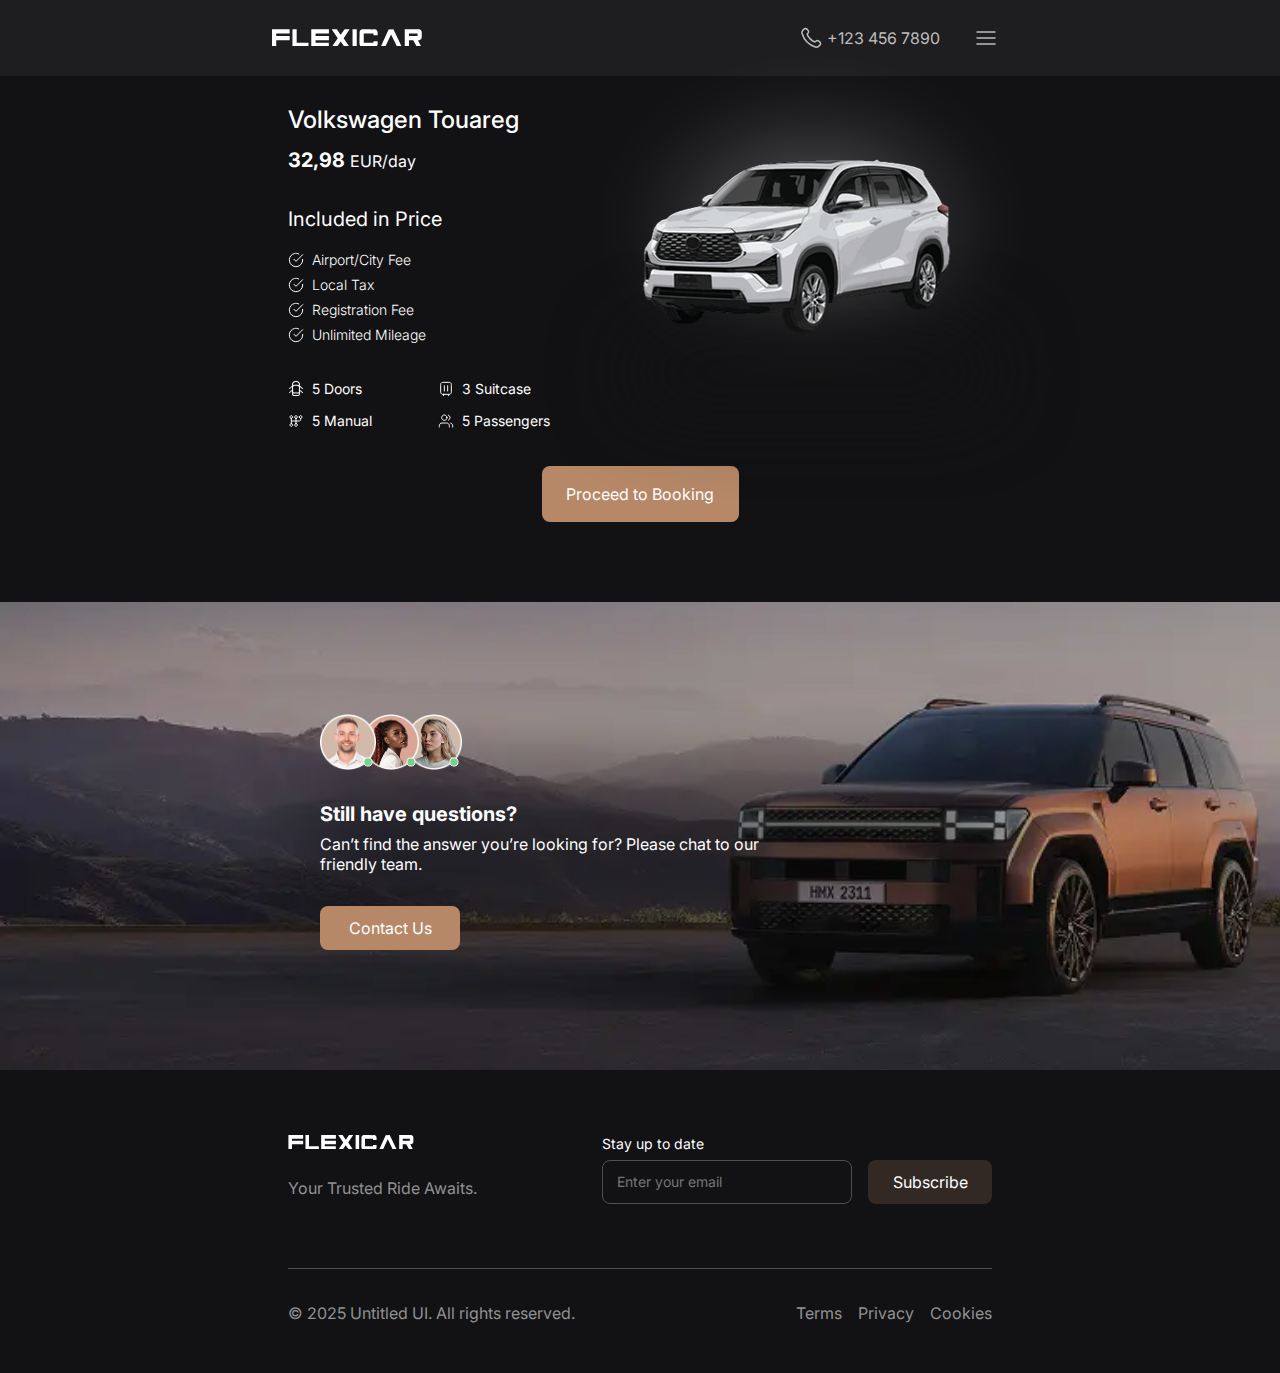
==== commit 18d80ceb: "update second page(tablet styles)" ====
--- a/index.html
+++ b/index.html
@@ -19,7 +19,7 @@
     <!------------------ HEADER --------------------->
 
     <header class="header">
-      <div class="container nav-container">
+      <div class="nav-container">
         <nav class="header-nav">
           <a href="./index.html" class="logo link">
             <svg class="logo-icon">
--- a/css/global.css
+++ b/css/global.css
@@ -122,6 +122,8 @@
   font-style: normal;
 }
 
+/* CONTAINERS*/
+
 .container {
   width: 393px;
   margin-left: auto;
@@ -135,6 +137,20 @@
     width: 768px;
     padding-left: 32px;
     padding-right: 32px;
+  }
+}
+
+.container-secondary {
+  width: 393px;
+  margin-left: auto;
+  margin-right: auto;
+  padding-left: 16px;
+  padding-right: 16px;
+}
+
+@media (min-width: 768px) {
+  .container-secondary {
+    width: 768px;
   }
 }
 
@@ -188,12 +204,16 @@
 
 /* TEXT, TITLE */
 
-.sub-text-line-height{
+.sub-text-line-height {
   line-height: 1.4;
 }
 
-/* COLOR */
+/* COLORS */
 
 .gray {
   color: var(--light-gray);
+}
+
+.green {
+  stroke: var(--green-active);
 }--- a/css/styles.css
+++ b/css/styles.css
@@ -14,10 +14,20 @@
   }
 }
 
-.container.nav-container {
+.nav-container {
   display: flex;
   align-items: center;
   justify-content: space-between;
+  width: 393px;
+  margin-left: auto;
+  margin-right: auto;
+  padding: 0 16px;
+}
+
+@media screen and (min-width: 768px) {
+  .nav-container {
+    width: 768px;
+  }
 }
 
 .header-nav {
@@ -450,7 +460,7 @@
 
 @media screen and (min-width: 768px) {
   .footer-section { 
-    padding: 64px 0;
+    padding: 64px 0 48px 0;
   }
 }
 
@@ -558,16 +568,26 @@
 
 /* Product page step-1 */
 
+/* CAR SECTION */
+
 .car-info {
   display: flex;
   flex-direction: column;
   justify-content: flex-end;
   align-items: flex-start;
   gap: 16px;
-  padding: 24px 0 0 0;
+  padding-top: 24px;
   background-color: var(--dark-grey);
   border-top: 1px solid var(--medium-gray);
 }
+
+@media (min-width: 768px) {
+  .car-info {
+    padding-top: 16px;
+  }
+}
+
+/* STEPPER */
 
 .stepper-container {
   display: flex;
@@ -576,6 +596,13 @@
  margin-right: auto;
 }
 
+@media (min-width: 768px) {
+  .stepper-container {
+    width: 768px;
+  }
+}
+
+
 .stepper {
   display: flex;
   flex-direction: column;
@@ -584,10 +611,23 @@
   height: 46px;
 }
 
+@media (min-width: 768px) {
+  .stepper {
+    width: 192px;
+    height: 51px;
+  }
+}
+
 .stepper-icon-wrapper {
   display: flex;
   align-items: center;
   margin-bottom: 13px;
+}
+
+@media (min-width: 768px) {
+  .stepper-icon-wrapper {
+    margin-bottom: 12px;
+  }
 }
 
 .stepper-icon-wrapper.first {
@@ -595,12 +635,40 @@
   margin-bottom: 7px;
 }
 
+@media (min-width: 768px) {
+  .stepper-icon-wrapper.first {
+    padding-left: 84px;
+    margin-bottom: 12px;
+  }
+}
+
 .stepper-icon-wrapper.last {
   padding-right: 43px;
 }
 
+@media (min-width: 768px) {
+  .stepper-icon-wrapper.last {
+    padding-right: 84px;
+  }
+}
+
 .stepper-icon-wrapper.not-active {
   padding-top: 6px;
+}
+
+@media (min-width: 768px) {
+  .stepper-icon-wrapper.not-active {
+    padding-top: 0;
+  }
+}
+
+.stepper-icon-wrapper.second {
+  margin-bottom: 7px;
+}
+@media (min-width: 768px) {
+  .stepper-icon-wrapper.second {
+    margin-bottom: 12px;
+  }
 }
 
 .background {
@@ -614,6 +682,21 @@
 .background.icon {
   padding: 4.8px;
   background-color: var(--primary-20);
+}
+
+.icon-wrapper{
+  display: flex;
+  align-items: center;
+  width: 12px;
+  padding: 0;
+}
+
+@media (min-width: 768px) {
+  .icon-wrapper{
+    width: 24px;
+    padding: 6px;
+    
+  }
 }
 
 .active-icon {
@@ -639,17 +722,49 @@
   margin-left: -12px;
 }
 
+@media (min-width: 768px) {
+  .line {
+    width: 96px;
+  }
+}
+
+.line.medium-gray {
+  background-color: var(--medium-gray);
+}
+
 .left {
   margin-left: -6px;
 }
+
+@media (min-width: 768px) {
+  .left  {
+    margin-left: -12px;
+  }
+}
+
 .right {
   margin-right: -6px;
   margin-left: 0;
 }
 
-.medium-gray {
-  background-color: var(--medium-gray);
-}
+@media (min-width: 768px) {
+  .right  {
+    margin-right: -12px;
+  }
+}
+
+.indicator-icon {
+  width: 16px;
+  height: 16px;
+  fill: var(--white);
+  z-index: 4;
+}
+
+.background.check {
+  padding: 4px;
+  background-color: var(--primary-light);
+}
+
 
 .stepper-text,
 .text-warning {
@@ -660,9 +775,14 @@
 
 .car-info-wrapper {
   display: flex;
-  /* align-items: center; */
   padding: 8px 0 16px 0;
   gap: 16px;
+}
+
+@media (min-width: 768px) {
+  .car-info-wrapper  {
+   gap: 24px;
+  }
 }
 
 .car-info-thumb {
@@ -675,7 +795,7 @@
   margin-bottom: 4px;
 }
 
-/* Extras section */
+/* EXTRAS SECTION */
 
 .extras-section,
 .insurance-section,
@@ -692,6 +812,12 @@
   margin-bottom: 24px;
 }
 
+@media (min-width: 768px) {
+  .extras-title {
+    margin-bottom:32px;
+  }
+}
+
 .extras-list {
   display: grid;
   grid-template-columns: repeat(2, 1fr);
@@ -699,13 +825,22 @@
   margin-bottom: 32px;
 }
 
+@media (min-width: 768px) {
+  .extras-list {
+    gap: 24px
+  }
+}
+
 .extras-item {
   display: flex;
-  width: 176px;
-  height: 108px;
-}
+  /* width: 176px;
+  height: 108px; */
+}
+
 
 .extras-wrapper-left {
+  display: flex;
+  flex-direction: column;
   width: 100%;
   padding: 8px 8px 8px 16px;
   background-color: var(--white-10);
@@ -713,8 +848,52 @@
   border-bottom-left-radius: 8px;
 }
 
+@media (min-width: 768px) {
+  .extras-wrapper-left {
+    flex-direction: row;
+    padding: 8px 16px 8px 8px;
+    gap: 8px;
+  }
+}
+
 .extras-wrapper-left.active {
   background-color: var(--accent);
+}
+
+.service-wrapper{
+  border-left: none;
+}
+@media (min-width: 768px) {
+  .service-wrapper {
+    border-left: 1px solid var( --white-20);
+    padding-left: 16px;
+  }
+}
+
+.extras-item-title {
+  height: 40px;
+  margin-bottom: 5px;
+  font-size: 14px;
+  line-height: 1.4;
+}
+@media (min-width: 768px) {
+  .extras-item-title {
+  margin-bottom: 0;
+  font-size: 16px;
+  line-height: normal;
+  }
+}
+
+.extras-price {
+  font-size: 16px;
+  font-weight: 600;
+}
+
+@media (min-width: 768px) {
+  .extras-price {
+    font-size: 20px;
+    font-weight: 700;
+  }
 }
 
 .extras-button {
@@ -722,6 +901,12 @@
   background-color: var(--medium-gray);
   border-top-right-radius: 8px;
   border-bottom-right-radius: 8px;
+}
+
+@media (min-width: 768px) {
+  .extras-button {
+    padding: 14px 10px;
+  }
 }
 
 .active-btn {
@@ -742,6 +927,12 @@
   fill: transparent;
 }
 
+@media (min-width: 768px) {
+  .extras-icon {
+    margin-bottom: 0;
+  }
+}
+
 .extras-icon.active {
   stroke: var(--white);
 }
@@ -750,45 +941,10 @@
   fill: var(--white-70);
 }
 
-.extras-item-title {
-  height: 40px;
-  margin-bottom: 5px;
-  font-size: 14px;
-  line-height: 1.4;
-}
-
-.extras-price {
-  font-size: 16px;
-  font-weight: 600;
-}
 
 /* Product page step-2 */
 
-.indicator-icon {
-  width: 16px;
-  height: 16px;
-  fill: var(--white);
-  z-index: 4;
-}
-
-/* .background-check {
-  position: relative;
-  width: 24px;
-  height: 24px;
-  padding: 4px;
-  background-color: var(--primary-light);
-  border-radius: 50%;
-  z-index: 6;
-} */
-
-.background.check {
-  padding: 4px;
-  background-color: var(--primary-light);
-}
-
-.stepper-icon-wrapper.second {
-  margin-bottom: 7px;
-}
+/* INSURANCE SECTION */
 
 .insurance-list {
   display: grid;
@@ -799,7 +955,7 @@
 @media (min-width: 768px) and (max-width: 1023px) {
   .insurance-list {
     grid-template-columns: repeat(3, 1fr);
-    gap: 12px;
+    gap: 16px;
   }
 }
 
@@ -812,29 +968,68 @@
   border-radius: 16px;
 }
 
-.insurance-item.active {
+/* .insurance-item.active {
   border: 2px solid var(--white-20);
-  background: url("../assets/images/step2/BG1x.png"), var(--linear-gradient);
+  background: url("../assets/images/step2/bg_mobile@1x.png"), var(--linear-gradient);
   background-size: contain;
   background-repeat: no-repeat;
   background-position: right;
   background-clip: padding-box;
 }
 
-@media (-webkit-min-device-pixel-ratio: 2),
-  (min-resolution: 192dpi),
-  (min-resolution: 2dppx) {
-  @media (max-width: 767px) {
+@media (max-width: 767px) and (-webkit-min-device-pixel-ratio: 2),
+       (max-width: 767px) and (min-resolution: 192dpi),
+       (max-width: 767px) and (min-resolution: 2dppx) {
     .insurance-item.active {
-      background: url("../assets/images/step2/bg@2x.png"),
+      background: url("../assets/images/step2/bg_mobile@2x.png"),
         var(--linear-gradient);
       background-size: contain;
       background-repeat: no-repeat;
       background-position: right;
       background-clip: padding-box;
     }
-  }
-}
+  } */
+
+  .insurance-item.active {
+    border: 2px solid var(--white-20);
+    background: -webkit-image-set(
+      url("../assets/images/step2/bg_mobile@1x.png") 1x,
+      url("../assets/images/step2/bg_mobile@2x.png") 2x
+    ), var(--linear-gradient);
+    background: image-set(
+      url("../assets/images/step2/bg_mobile@1x.png") 1x,
+      url("../assets/images/step2/bg_mobile@2x.png") 2x
+    ), var(--linear-gradient);
+  
+    background-size: contain;
+    background-repeat: no-repeat;
+    background-position: right;
+    background-clip: border-box;
+background-origin: border-box;
+  }
+
+  @media (min-width: 768px) and (max-width: 1919px) {
+    .insurance-item.active {
+      background: -webkit-image-set(
+          url("../assets/images/step2/bg_tablet@1x.png") 1x,
+          url("../assets/images/step2/bg_tablet@2x.png") 2x
+        ),
+        var(--linear-gradient);
+  
+      background: image-set(
+          url("../assets/images/step2/bg_tablet@1x.png") 1x,
+          url("../assets/images/step2/bg_tablet@2x.png") 2x
+        ),
+        var(--linear-gradient);
+  
+      background-size: contain;
+      background-repeat: no-repeat;
+      background-position: right;
+      background-clip: border-box;
+      background-origin: border-box;
+    }
+  }
+  
 
 .insurance-title-wrapper {
   display: flex;
@@ -873,13 +1068,28 @@
   width: 305px;
 }
 
+@media (min-width: 768px) and (max-width: 1919px) {
+  .notice-item .text {
+    width: 178px;
+  }
+}
+
 .text-warning {
   color: var(--white-30);
 }
 
-.green {
-  stroke: var(--green-active);
-}
+.continue-btn{
+  width: 361px;
+  height: 56px;
+  margin-left: auto;
+  margin-right: auto;
+}
+@media (min-width: 768px) and (max-width: 1919px) {
+  .continue-btn {
+    width: 210px;
+  }
+}
+
 
 /* Product page step-3 */
 
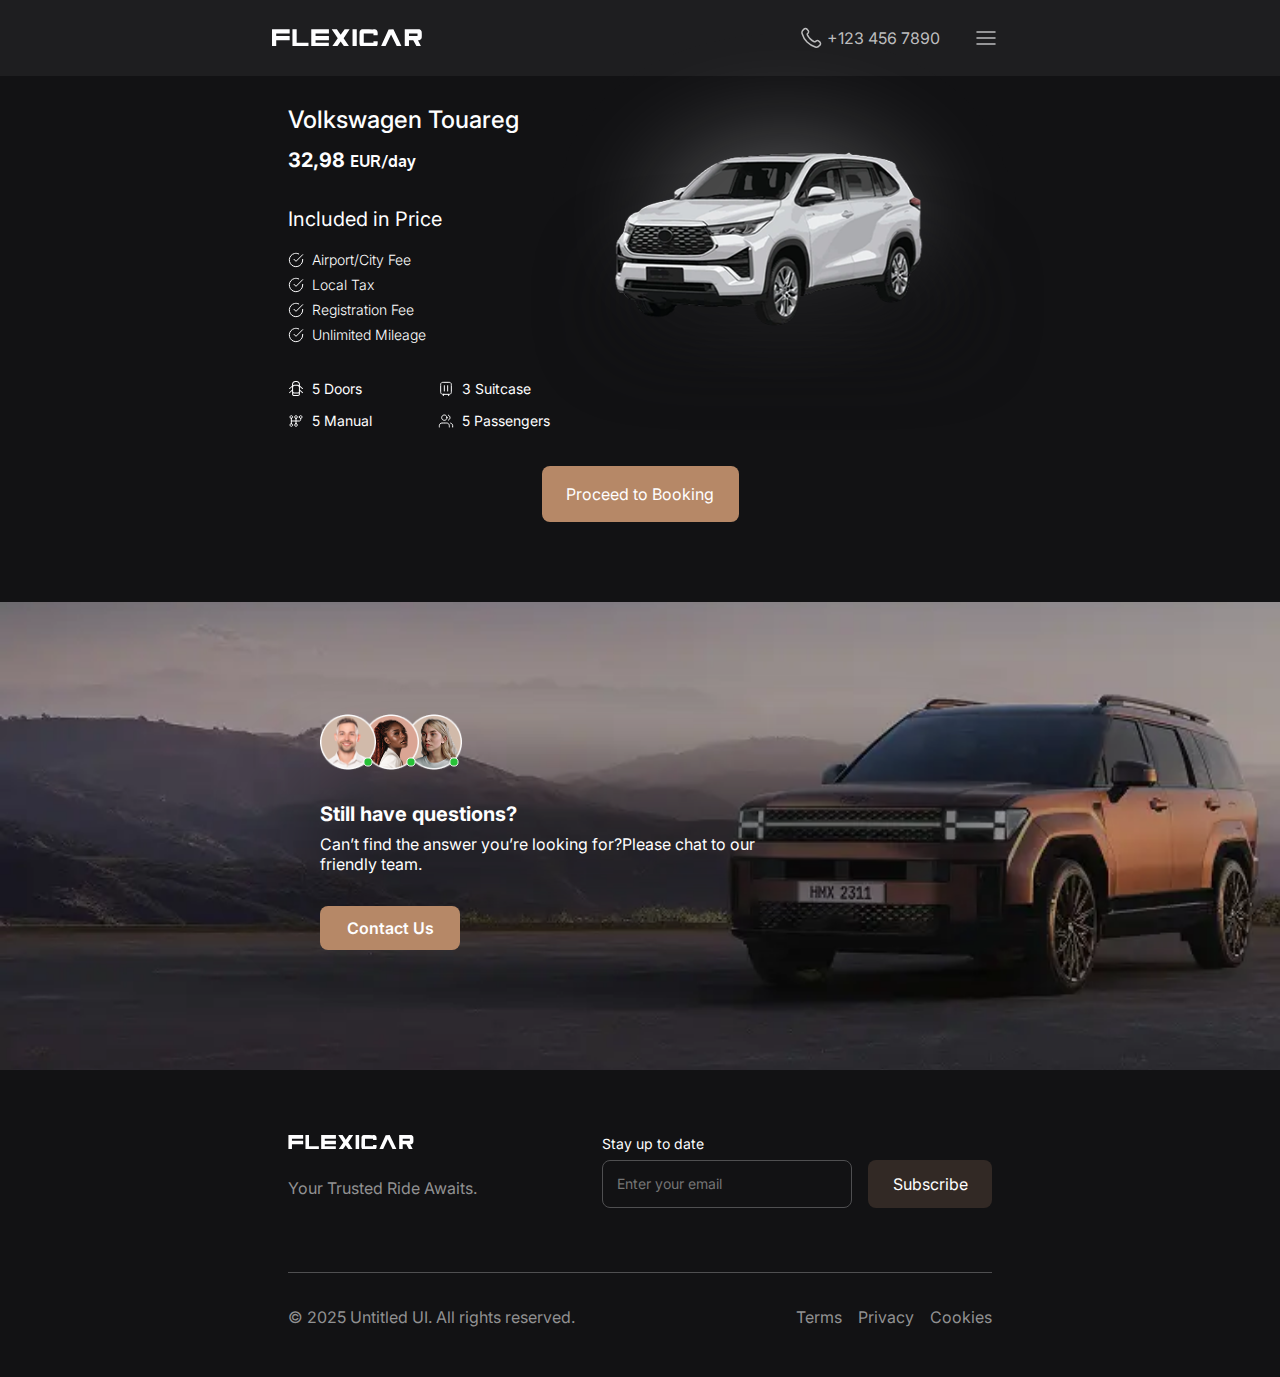
==== commit d54617a2: "Update styles for desktop version" ====
--- a/index.html
+++ b/index.html
@@ -11,62 +11,589 @@
       href="https://fonts.googleapis.com/css2?family=Inter:wght@300;400;500;600;700&display=swap"
       rel="stylesheet"
     />
+    <link
+      href="https://fonts.googleapis.com/css2?family=Oxygen:wght@300;400;700&display=swap"
+      rel="stylesheet"
+    />
     <link rel="stylesheet" href="./css/global.css" />
     <link rel="stylesheet" href="./css/styles.css" />
   </head>
   <body>
-    
     <!------------------ HEADER --------------------->
 
     <header class="header">
       <div class="nav-container">
-        <nav class="header-nav">
-          <a href="./index.html" class="logo link">
-            <svg class="logo-icon">
-              <use href="./assets/icons/icons.svg#_1"></use></svg></a>
-          <ul class="nav-list">
-            <li class="item">
-              <a href="./index.html" class="link link-current">Book</a>
-            </li>
-            <li class="item">
-              <a href="./portfolio.html" class="link">Help</a>
-            </li>
-            <li class="item"><a href="" class="link">FAQ</a></li>
-            <li class="item"><a href="" class="link">Rental Policies</a></li>
-            <li class="item"><a href="" class="link">Blog&Guides</a></li>
-          </ul>
+        <nav class="header-nav" aria-label="Main navigation">
+          <div class="nav-wrapper">
+            <a href="./index.html" aria-label="Flexicar homepage">
+              <svg class="logo-icon">
+                <use href="./assets/icons/icons.svg#_1"></use></svg></a>
+            <ul class="nav-list">
+              <li class="item">
+                <a href="./index.html" class="link link-current">Book</a>
+              </li>
+              <li class="item">
+                <a href="./index.html" class="link">Help</a>
+              </li>
+              <li class="item"><a href="./index.html" class="link">FAQ</a></li>
+              <li class="item"><a href="./index.html" class="link">Rental Policies</a></li>
+              <li class="item"><a href="./index.html" class="link">Blog&Guides</a></li>
+            </ul>
+          </div>
         </nav>
-        <div class="header-actions">
-          <div class="language-switcher" aria-label="Language switcher">
-            <button class="language-btn" aria-expanded="false" aria-controls="language-menu">
+        <ul class="header-actions">
+          <li class="language-switcher" aria-label="Language switcher">
+            <button
+              class="language-btn"
+              aria-expanded="false"
+              aria-controls="language-menu"
+            >
               EN
               <svg class="chevron-icon" aria-hidden="true">
                 <use href="./assets/icons/icons.svg#chevron-down"></use>
               </svg>
             </button>
-          </div> 
-          <a href="tel:+123 456 7890" class="header-phone">
-            <svg class="phone-icon" aria-hidden="true">
-              <use href="./assets/icons/icons.svg#phone"></use>
-            </svg>
-            <span class="phone-text">+123 456 7890</span>
-          </a>
-          <div class="login-container">
-          <button type="button" class="login-btn">
-            <svg class="chevron-icon" aria-hidden="true">
-              <use href="./assets/icons/icons.svg#log-in"></use>
-            </svg>Sign In</button>
-        </div>
-        <button type="button" class="burger-menu">
-          <svg class="burger-icon">
-            <use href="./assets/icons/icons.svg#menu"></use>
-          </svg>
-        </button></div>
+          </li>
+          <li class="header-phone">
+            <a href="tel:+123 456 7890" class="phone-link">
+              <svg class="phone-icon" aria-hidden="true">
+                <use href="./assets/icons/icons.svg#phone"></use>
+              </svg>
+              <span class="phone-text">+123 456 7890</span>
+            </a>
+          </li>
+          <li class="login-container">
+            <button type="button" class="login-btn">
+              <svg class="chevron-icon" aria-hidden="true">
+                <use href="./assets/icons/icons.svg#log-in"></use></svg>Sign In
+            </button>
+          </li>
+          <li class="burger-menu">
+            <button type="button">
+              <svg class="burger-icon">
+                <use href="./assets/icons/icons.svg#menu"></use>
+              </svg>
+            </button>
+          </li>
+        </ul>
       </div>
     </header>
     <main>
 
-       <!------------------ PRODUCT SECTION --------------------->   
+      <!------------------ MAIN CONTENT ON DESKTOP VERSION --------------------->
+      
+      <div class="content-wrapper container">
+      <nav aria-label="breadcrumb">
+        <ol class="breadcrumb">
+          <li class="breadcrumb-item"><a href="/">Home</a> <svg class="breadcrumb-icon" aria-hidden="true">
+            <use href="./assets/icons/icons.svg#chevron-down"></use>
+          </svg></li>
+          <li class="breadcrumb-item"><a href="/">Search results</a> <svg class="breadcrumb-icon" aria-hidden="true">
+            <use href="./assets/icons/icons.svg#chevron-down"></use>
+          </svg></li>
+          <li class="breadcrumb-item active" aria-current="page">Volkswagen Touareg</li>
+        </ol>
+      </nav>
+      <div class="main-content">
+        <div class="car-info-section-left">
+          <section>
+            <div class="product-container">
+              <div class="thumb">
+                <div class="gradient"></div>
+                <div class="ellipse"></div>
+                <img
+                  class="car-img"
+                  src="./assets/images/car@1x.png"
+                  srcset="
+                    ./assets/images/car@1x.png 1x,
+                    ./assets/images/car@2x.png 2x
+                  "
+                  alt="Car for rental"
+                  width="361"
+                  height="188"
+                  loading="lazy"
+                />
+              </div>
+              <div class="list-wrapper">
+                <div class="title-wrapper">
+                  <h1 class="car-title">Volkswagen Touareg</h1>
+                  <p class="price">32,98 <span class="currency-price">EUR/day</span></p>
+                </div>
+                <div class="features-wrapper">
+                  <h2 class="features-title">Included in Price</h2>
+                  <ul class="features-list">
+                    <li class="feature-item">
+                      <svg class="icon-stroke" aria-hidden="true">
+                        <use
+                          href="./assets/icons/icons.svg#check-circle-broken-2"
+                        ></use>
+                      </svg>
+                      <p class="sub-text-line-height feature-text">
+                        Airport/City Fee
+                      </p>
+                    </li>
+                    <li class="feature-item">
+                      <svg class="icon-stroke" aria-hidden="true">
+                        <use
+                          href="./assets/icons/icons.svg#check-circle-broken-2"
+                        ></use>
+                      </svg>
+                      <p class="sub-text-line-height feature-text">Local Tax</p>
+                    </li>
+                    <li class="feature-item">
+                      <svg class="icon-stroke" aria-hidden="true">
+                        <use
+                          href="./assets/icons/icons.svg#check-circle-broken-2"
+                        ></use>
+                      </svg>
+                      <p class="sub-text-line-height feature-text">
+                        Registration Fee
+                      </p>
+                    </li>
+                    <li class="feature-item">
+                      <svg class="icon-stroke" aria-hidden="true">
+                        <use
+                          href="./assets/icons/icons.svg#check-circle-broken-2"
+                        ></use>
+                      </svg>
+                      <p class="sub-text-line-height feature-text">
+                        Unlimited Mileage
+                      </p>
+                    </li>
+                  </ul>
+                </div>
+                <ul class="info-list">
+                  <li class="info-item">
+                    <svg class="icon-fill">
+                      <use href="./assets/icons/icons.svg#icon-car-doors"></use>
+                    </svg>
+                    <p class="sub-text-line-height">5 Doors</p>
+                  </li>
+                  <li class="info-item">
+                    <svg class="icon-stroke" aria-hidden="true">
+                      <use href="./assets/icons/icons.svg#luggage"></use>
+                    </svg>
+                    <p class="sub-text-line-height">3 Suitcase</p>
+                  </li>
+                  <li class="info-item">
+                    <svg class="icon-stroke" aria-hidden="true">
+                      <use
+                        href="./assets/icons/icons.svg#tabler_manual-gearbox"
+                      ></use>
+                    </svg>
+                    <p class="sub-text-line-height">5 Manual</p>
+                  </li>
+                  <li class="info-item">
+                    <svg class="icon-stroke" aria-hidden="true">
+                      <use href="./assets/icons/icons.svg#users"></use>
+                    </svg>
+                    <p class="sub-text-line-height">5 Passengers</p>
+                  </li>
+                </ul>
+              </div>
+            </div>
+          </section>
+
+      <!------------------ EXTRAS SECTION ON DESKTOP --------------------->
+
+          <section class="extras-section">
+              <h2 class="extras-title">Add on extras</h2>
+              <ul class="extras-list">
+                <li class="extras-item">
+                  <div class="extras-wrapper-left active">
+                    <svg class="extras-icon active">
+                      <use href="./assets/icons/icons.svg#infinity"></use>
+                    </svg>
+                    <div class="service-wrapper">
+                      <h3 class="extras-item-title">Unlimited Mileage</h3>
+                      <p class="extras-price">15 EUR</p>
+                    </div>
+                  </div>
+                  <button class="extras-button active-btn" aria-label="Delete Unlimited Mileage">
+                    <svg class="btn-icon">
+                      <use href="./assets/icons/icons.svg#minus"></use>
+                    </svg>
+                  </button>
+                </li>
+                <li class="extras-item">
+                  <div class="extras-wrapper-left">
+                    <svg class="extras-icon">
+                      <use href="./assets/icons/icons.svg#globe"></use>
+                    </svg>
+                    <div class="service-wrapper">
+                      <h3 class="extras-item-title">Cross-border Fee</h3>
+                      <p class="extras-price">15 EUR</p>
+                    </div>
+                  </div>
+                  <button class="extras-button" aria-label="Add Cross-border Fee">
+                    <svg class="btn-icon">
+                      <use href="./assets/icons/icons.svg#plus"></use>
+                    </svg>
+                  </button>
+                </li>
+                <li class="extras-item">
+                  <div class="extras-wrapper-left">
+                    <svg class="extras-icon">
+                      <use href="./assets/icons/icons.svg#Group"></use>
+                    </svg>
+                    <div class="service-wrapper">
+                      <h3 class="extras-item-title">Full Tank Service</h3>
+                      <p class="extras-price">15 EUR</p>
+                    </div>
+                  </div>
+                  <button class="extras-button" aria-label="Add Full Tank Service">
+                    <svg class="btn-icon">
+                      <use href="./assets/icons/icons.svg#plus"></use>
+                    </svg>
+                  </button>
+                </li>
+                <li class="extras-item">
+                  <div class="extras-wrapper-left">
+                    <svg class="extras-icon fill-icon">
+                      <use href="./assets/icons/icons.svg#baby-seat"></use>
+                    </svg>
+                    <div class="service-wrapper">
+                      <h3 class="extras-item-title">Child Seat</h3>
+                      <p class="extras-price">15 EUR</p>
+                    </div>
+                  </div>
+                  <button class="extras-button" aria-label="Add Child Seat" >
+                    <svg class="btn-icon">
+                      <use href="./assets/icons/icons.svg#plus"></use>
+                    </svg>
+                  </button>
+                </li>
+                <li class="extras-item">
+                  <div class="extras-wrapper-left">
+                    <svg class="extras-icon">
+                      <use
+                        href="./assets/icons/icons.svg#navigation-pointer-01"
+                      ></use>
+                    </svg>
+                    <div class="service-wrapper">
+                      <h3 class="extras-item-title">GPS Navigation System</h3>
+                      <p class="extras-price">15 EUR</p>
+                    </div>
+                  </div>
+                  <button class="extras-button" aria-label="Add GPS Navigation System">
+                    <svg class="btn-icon">
+                      <use href="./assets/icons/icons.svg#plus"></use>
+                    </svg>
+                  </button>
+                </li>
+                <li class="extras-item">
+                  <div class="extras-wrapper-left">
+                    <svg class="extras-icon">
+                      <use href="./assets/icons/icons.svg#wifi"></use>
+                    </svg>
+                    <div class="service-wrapper">
+                      <h3 class="extras-item-title">Wi-Fi Hotspot</h3>
+                      <p class="extras-price">15 EUR</p>
+                    </div>
+                  </div>
+                  <button class="extras-button" aria-label="Add Wi-Fi Hotspot">
+                    <svg class="btn-icon">
+                      <use href="./assets/icons/icons.svg#plus"></use>
+                    </svg>
+                  </button>
+                </li>
+                <li class="extras-item">
+                  <div class="extras-wrapper-left">
+                    <svg class="extras-icon fill-icon">
+                      <use href="./assets/icons/icons.svg#additional-driver"></use>
+                    </svg>
+                    <div class="service-wrapper">
+                      <h3 class="extras-item-title">Additional Driver</h3>
+                      <p class="extras-price">15 EUR</p>
+                    </div>
+                  </div>
+                  <button class="extras-button" aria-label="Add Additional Driver">
+                    <svg class="btn-icon">
+                      <use href="./assets/icons/icons.svg#plus"></use>
+                    </svg>
+                  </button>
+                </li>
+                <li class="extras-item">
+                  <div class="extras-wrapper-left">
+                    <svg class="extras-icon">
+                      <use href="./assets/icons/icons.svg#headphones"></use>
+                    </svg>
+                    <div class="service-wrapper">
+                      <h3 class="extras-item-title">Roadside assistance waiver</h3>
+                      <p class="extras-price">15 EUR</p>
+                    </div>
+                  </div>
+                  <button class="extras-button" aria-label="Add Roadside assistance waiver">
+                    <svg class="btn-icon">
+                      <use href="./assets/icons/icons.svg#plus"></use>
+                    </svg>
+                  </button>
+                </li>
+              </ul>
+          </section>
+
+          <!------------------ INSURANCE SECTION  --------------------->
+
+          <section class="insurance-section">
+            
+              <h2 class="insurance-title">Insurance</h2>
+              <ul class="insurance-list">
+                <li class="insurance-item">
+                  <div class="insurance-title-wrapper">
+                    <h3 class="card-title">No Insurance</h3>
+                    <p class="insurance-price">Free</p>
+                  </div>
+                  <div>
+                  <p class="notice-text">Important Notice:</p>
+                  <ul class="notice-list">
+                    <li class="notice-item">
+                      <svg class="notice-icon" aria-hidden="true">
+                        <use href="./assets/icons/icons.svg#alert-circle"></use>
+                      </svg>
+                      <p class="sub-text-line-height text">
+                        You are fully responsible for any damage to the vehicle.
+                      </p>
+                    </li>
+                    <li class="notice-item">
+                      <svg class="notice-icon" aria-hidden="true">
+                        <use href="./assets/icons/icons.svg#alert-circle"></use>
+                      </svg>
+                      <p class="sub-text-line-height text">
+                        Full repair costs will be charged in case of an accident or
+                        damage (no financial limit).
+                      </p>
+                    </li>
+                  </ul></div>
+                  <p class="text-warning"><strong>
+                    We strongly recommend choosing one of the insurance options to
+                    ensure a worry-free journey.</strong>
+                  </p>
+                </li>
+                <li class="insurance-item active">
+                  <div class="insurance-title-wrapper">
+                    <h3 class="card-title">Basic Insurance</h3>
+                    <p class="insurance-price">15 EUR/day</p>
+                  </div>
+                  <ul class="notice-list">
+                    <li class="notice-item">
+                      <svg class="icon-stroke" aria-hidden="true">
+                        <use
+                          href="./assets/icons/icons.svg#check-circle-broken-2"
+                        ></use>
+                      </svg>
+                      <p class="sub-text-line-height text">
+                        Coverage for vehicle damage in case of an accident (with
+                        excess).
+                      </p>
+                    </li>
+                    <li class="notice-item">
+                      <svg class="icon-stroke" aria-hidden="true">
+                        <use
+                          href="./assets/icons/icons.svg#check-circle-broken-2"
+                        ></use>
+                      </svg>
+                      <p class="sub-text-line-height text">
+                        Limited financial liability with a deductible/ excess.
+                      </p>
+                    </li>
+                    <li class="notice-item">
+                      <svg class="icon-stroke" aria-hidden="true">
+                        <use
+                          href="./assets/icons/icons.svg#check-circle-broken-2"
+                        ></use>
+                      </svg>
+                      <p class="sub-text-line-height text">
+                        Partial coverage for car body damages (does not cover tires,
+                        windows, roof, or undercarriage).
+                      </p>
+                    </li>
+                  </ul>
+                </li>
+                <li class="insurance-item">
+                  <div class="insurance-title-wrapper">
+                    <h3 class="card-title">Comprehensive Insurance</h3>
+                    <p class="insurance-price">25 EUR/day</p>
+                  </div>
+                  <ul class="notice-list">
+                    <li class="notice-item">
+                        <svg class="icon-stroke green" aria-hidden="true">
+                          <use
+                            href="./assets/icons/icons.svg#check-circle-broken-2"
+                          ></use>
+                        </svg>
+                        <p class="sub-text-line-height text">
+                            Full coverage for all damages (including tires, windows, roof, and undercarriage).
+                        </p>
+                      </li>
+                      <li class="notice-item">
+                        <svg class="icon-stroke green" aria-hidden="true">
+                          <use
+                            href="./assets/icons/icons.svg#check-circle-broken-2"
+                          ></use>
+                        </svg>
+                        <p class="sub-text-line-height text">
+                            Theft protection.
+                        </p>
+                      </li>
+                      <li class="notice-item">
+                        <svg class="icon-stroke green" aria-hidden="true">
+                          <use
+                            href="./assets/icons/icons.svg#check-circle-broken-2"
+                          ></use>
+                        </svg>
+                        <p class="sub-text-line-height text">
+                            No deductible/excess (or minimal excess).
+                        </p>
+                      </li>
+                      <li class="notice-item">
+                        <svg class="icon-stroke green" aria-hidden="true">
+                          <use
+                            href="./assets/icons/icons.svg#check-circle-broken-2"
+                          ></use>
+                        </svg>
+                        <p class="sub-text-line-height text">
+                            Roadside assistance in case of breakdowns or accidents.
+                        </p>
+                      </li>
+                  </ul>
+                </li>
+              </ul>
+            
+          </section>
+        </div>
+
+      <!------------------ FORM SECTION --------------------->
+
+        <section class="form-section">
+            <h2 class="form-title">Confirming Order</h2>
+            <form class="form-order" aria-labelledby="form-title">
+              <div class="form-main-content">
+              <div class="form-group">
+              <label for="name">
+                First Name<span class="required">*</span></label>
+                <input
+                class="styled-input"
+                  id="name"
+                  name="name"
+                  type="text"
+                  placeholder="Enter Your First Name"
+                  required
+                  aria-required="true"
+                />
+              
+          </div>
+              <div class="form-group">
+              <label for="last_name">
+                Last Name<span class="required">*</span></label>
+                <input
+                  class="styled-input"
+                  id="last_name"
+                  name="last_name"
+                  type="text"
+                  placeholder="Enter Your Last Name"
+                  required
+                  aria-required="true"
+                />
+              
+          </div>
+              <div class="form-group">
+                <label for="phone"
+                  >Phone number<span class="required">*</span></label>
+                  <div class="phone-input-wrapper">
+                    <select
+                      name="country-code"
+                      id="country-code"
+                      aria-label="Country code"
+                    >
+                      <option value="+380">US</option>
+                      <option value="+1">🇺🇸 +1</option>
+                      <option value="+44">🇬🇧 +44</option>
+                      <option value="+33">🇫🇷 +33</option>
+                    </select>
+                    <input
+                      type="tel"
+                      id="phone"
+                      name="phone"
+                      autocomplete="tel"
+                      required
+                      placeholder="+1 (555) 000-0000"
+                      aria-describedby="phone-format"
+                    />
+                  </div>
+              </div>
+              <div class="form-group">
+              
+              <label for="email"
+                >Email<span class="required">*</span></label>
+                <input
+                  type="email"
+                  id="email"
+                  name="email"
+                  class="styled-input"
+                  placeholder="olivia@untitledui.com"
+                  required
+          aria-required="true"
+                />
+              
+          </div></div>
+          <div class="order-info-container">
+          
+          <dl class="details-list">
+              <div class="detail-item">
+                <dt>Date</dt>
+                <dd>Jan 1 | 08:00 - Jan 2 | 20:00</dd>
+              </div>
+              <div class="detail-item">
+                <dt>Location</dt>
+                <dd>Bratislava Bus... - Bratislava Bus...</dd>
+              </div>
+              <div class="detail-item">
+                <dt>Volkswagen Touareg</dt>
+                <dd>32,98 EUR</dd>
+              </div>
+              <div class="detail-item">
+                <dt>Basic Insurance</dt>
+                <dd>15 EUR</dd>
+              </div>
+            </dl>
+            <table class="total-table">
+              <tr>
+                <th>Total</th>
+                <td>62,98 EUR</td>
+              </tr>
+            </table>
+          </div>
+          <div class="checkbox-group">
+              <label class="checkbox-label">
+                <input type="checkbox" name="terms" required aria-required="true">
+                <span class="custom-checkbox">
+                  <svg class="check-icon" aria-hidden="true">
+                    <use href="./assets/icons/icons.svg#check"></use>
+                  </svg>
+                </span>
+                I accept the terms & conditions
+              </label>
+            </div>
+            <div class="container-buttons desktop">
+              <button
+            href="./product_page_step1.html"
+            class="main-button secondary-btn pay-btn-desktop"
+          >
+          Pay Cash 
+          </button>
+          <button
+            href="./product_page_step1.html"
+            class="main-button primary-btn pay-btn-desktop"
+          >
+           Pay Card 
+          </button>
+            </div>
+            </form>
+        </section>
+      </div>
+      </div>
+
+      <!------------------ PRODUCT SECTION --------------------->
       <section class="product-section">
         <div class="container product-container">
           <div class="thumb">
@@ -79,7 +606,7 @@
                 ./assets/images/car@1x.png 1x,
                 ./assets/images/car@2x.png 2x
               "
-              alt="Car for rental"
+              alt="Volkswagen Touareg car for rental"
               width="361"
               height="188"
               loading="lazy"
@@ -87,22 +614,24 @@
           </div>
           <div class="list-wrapper">
             <div class="title-wrapper">
-              <h2 class="car-title">Volkswagen Touareg</h2>
+              <h1 class="car-title">Volkswagen Touareg</h1>
               <p class="price">32,98 <span class="sub-price">EUR/day</span></p>
             </div>
             <div class="features-wrapper">
-              <h3 class="features-title">Included in Price</h3>
+              <h2 class="features-title">Included in Price</h2>
               <ul class="features-list">
                 <li class="feature-item">
-                  <svg class="icon-stroke">
+                  <svg class="icon-stroke" aria-hidden="true">
                     <use
                       href="./assets/icons/icons.svg#check-circle-broken-2"
                     ></use>
                   </svg>
-                  <p class="sub-text-line-height feature-text">Airport/City Fee</p>
+                  <p class="sub-text-line-height feature-text">
+                    Airport/City Fee
+                  </p>
                 </li>
                 <li class="feature-item">
-                  <svg class="icon-stroke">
+                  <svg class="icon-stroke" aria-hidden="true">
                     <use
                       href="./assets/icons/icons.svg#check-circle-broken-2"
                     ></use>
@@ -110,20 +639,24 @@
                   <p class="sub-text-line-height feature-text">Local Tax</p>
                 </li>
                 <li class="feature-item">
-                  <svg class="icon-stroke">
+                  <svg class="icon-stroke" aria-hidden="true">
                     <use
                       href="./assets/icons/icons.svg#check-circle-broken-2"
                     ></use>
                   </svg>
-                  <p class="sub-text-line-height feature-text">Registration Fee</p>
+                  <p class="sub-text-line-height feature-text">
+                    Registration Fee
+                  </p>
                 </li>
                 <li class="feature-item">
-                  <svg class="icon-stroke">
+                  <svg class="icon-stroke" aria-hidden="true">
                     <use
                       href="./assets/icons/icons.svg#check-circle-broken-2"
                     ></use>
                   </svg>
-                  <p class="sub-text-line-height feature-text">Unlimited Mileage</p>
+                  <p class="sub-text-line-height feature-text">
+                    Unlimited Mileage
+                  </p>
                 </li>
               </ul>
             </div>
@@ -135,13 +668,13 @@
                 <p class="sub-text-line-height">5 Doors</p>
               </li>
               <li class="info-item">
-                <svg class="icon-stroke">
+                <svg class="icon-stroke" aria-hidden="true">
                   <use href="./assets/icons/icons.svg#luggage"></use>
                 </svg>
                 <p class="sub-text-line-height">3 Suitcase</p>
               </li>
               <li class="info-item">
-                <svg class="icon-stroke">
+                <svg class="icon-stroke" aria-hidden="true">
                   <use
                     href="./assets/icons/icons.svg#tabler_manual-gearbox"
                   ></use>
@@ -149,7 +682,7 @@
                 <p class="sub-text-line-height">5 Manual</p>
               </li>
               <li class="info-item">
-                <svg class="icon-stroke">
+                <svg class="icon-stroke" aria-hidden="true">
                   <use href="./assets/icons/icons.svg#users"></use>
                 </svg>
                 <p class="sub-text-line-height">5 Passengers</p>
@@ -165,7 +698,7 @@
         </a>
       </section>
 
-    <!------------------ CONTACT US SECTION --------------------->   
+      <!------------------ CONTACT US SECTION --------------------->
 
       <section class="contact-us">
         <div class="container">
@@ -180,12 +713,12 @@
                     ./assets/images/contact-us/avatar_1@1x.png 1x,
                     ./assets/images/contact-us/avatar_1@2x.png 2x
                   "
-                  alt="avatar of team"
+                  alt="Avatar of a team member"
                   width="56"
                   height="56"
                   loading="lazy"
                 />
-                <svg class="circle">
+                <svg class="circle" aria-hidden="true">
                   <use href="./assets/icons/icons.svg#Ellipse-green"></use>
                 </svg>
               </div>
@@ -197,12 +730,12 @@
                     ./assets/images/contact-us/avatar_2@1x.png 1x,
                     ./assets/images/contact-us/avatar_2@2x.png 2x
                   "
-                  alt="avatar of team"
+                  alt="Avatar of a team member"
                   width="56"
                   height="56"
                   loading="lazy"
                 />
-                <svg class="circle">
+                <svg class="circle" aria-hidden="true">
                   <use href="./assets/icons/icons.svg#Ellipse-green"></use>
                 </svg>
               </div>
@@ -214,24 +747,24 @@
                     ./assets/images/contact-us/avatar_3@1x.png 1x,
                     ./assets/images/contact-us/avatar_3@2x.png 2x
                   "
-                  alt="avatar of team"
+                  alt="Avatar of a team member"
                   width="56"
                   height="56"
                   loading="lazy"
                 />
-                <svg class="circle">
+                <svg class="circle" aria-hidden="true">
                   <use href="./assets/icons/icons.svg#Ellipse-green"></use>
                 </svg>
               </div>
             </div>
             <div class="support-wrapper">
-              <h3 class="price">Still have questions?</h3>
+              <h3 class="support-title">Still have questions?</h3>
               <p class="support-text">
-                Can’t find the answer you’re looking for? Please chat to our
-                friendly team.
+                Can’t find the answer you’re looking for?<span class="support-sub-text">Please chat to our
+                friendly team.</span>
               </p>
             </div>
-            <button type="button" class="main-button primary-btn btn-medium">
+            <button type="button" class="main-button primary-btn contact-btn">
               Contact Us
             </button>
           </div>
@@ -239,16 +772,18 @@
       </section>
     </main>
 
-      <!------------------ FOOTER --------------------->  
+    <!------------------ FOOTER --------------------->
 
     <footer class="footer-section">
       <div class="container footer-container">
         <div class="footer-wrapper">
           <div class="footer-logo-text">
-            <a href="./index.html">
+            <a href="./index.html"  aria-label="Flexicar homepage">
               <svg class="logo-footer">
                 <use href="./assets/icons/icons.svg#_1"></use></svg></a>
-            <p class="sub-text-line-height gray footer-text">Your Trusted Ride Awaits.</p>
+            <p class="sub-text-line-height gray footer-text">
+              Your Trusted Ride Awaits.
+            </p>
           </div>
           <div class="subscribe-container">
             <p class="sub-text-line-height">Stay up to date</p>
@@ -272,9 +807,27 @@
             © 2025 Untitled UI. All rights reserved.
           </p>
           <ul class="footer-links">
-            <li><a class="sub-text-line-height gray footer-text" href="./index.html">Terms</a></li>
-            <li><a class="sub-text-line-height gray footer-text" href="./index.html">Privacy</a></li>
-            <li><a class="sub-text-line-height gray footer-text" href="./index.html">Cookies</a></li>
+            <li>
+              <a
+                class="sub-text-line-height gray footer-text"
+                href="./index.html"
+                >Terms</a
+              >
+            </li>
+            <li>
+              <a
+                class="sub-text-line-height gray footer-text"
+                href="./index.html"
+                >Privacy</a
+              >
+            </li>
+            <li>
+              <a
+                class="sub-text-line-height gray footer-text"
+                href="./index.html"
+                >Cookies</a
+              >
+            </li>
           </ul>
         </div>
       </div>
--- a/css/global.css
+++ b/css/global.css
@@ -9,35 +9,24 @@
   --hover-btn: rgba(182, 136, 103, 0.7);
   --hover-secondary-btn: rgba(64, 54, 49, 0.4);
   --primary-light: #c5a085;
-  --background: #121214;
   --white-10: #39393b;
   --white-20: rgba(255, 255, 255, 0.2);
   --white-5: rgba(255, 255, 255, 0.05);
   --white-90: #e9e9e9;
-  --white-80: #d3d3d3;
   --white-70: #bdbdbe;
-  --white-60: #a7a7a8;
-  --white-40: #7b7b7c;
   --white-30: #656566;
-  --white-05: #1e1e20;
-  --primary-15: rgba(26, 156, 192, 0.15);
   --green-active: #27c137;
-  --green-basic: #2ea56d;
-  --green-fill: rgba(74, 169, 112, 0.09);
-  --green-stroke: rgba(171, 239, 198, 0.5);
-  --green-active: #72d38d;
-  --red-fill: rgba(240, 68, 56, 0.09);
   --red-basic: #f04438;
-  --red-stroke: rgba(254, 205, 202, 0.5);
-  --gray-basic: #667085;
   --gray-stroke: rgba(228, 231, 236, 0.5);
-  --gray-fill: rgba(102, 112, 133, 0.09);
   --checkbox-border: #d0d5dd;
+  --bg-order:rgba(255, 255, 255, 0.04);
   --ellipse: rgba(0, 0, 0, 0.4);
   --animation-transition: 250ms cubic-bezier(0.4, 0, 0.2, 1);
   --colors-effects-shadows-shadow-xs: rgba(16, 24, 40, 0.05);
   --linear-gradient: linear-gradient(150deg, #b68867 6.05%, #bc8473 88.69%);
+ --linear-bg:linear-gradient(0deg, rgba(18, 18, 20, 0.30) 0%, rgba(18, 18, 20, 0.30) 100%), lightgray 0px -582.926px / 139.01% 285.778% no-repeat;
 }
+
 
 *,
 *:before,
@@ -140,6 +129,14 @@
   }
 }
 
+@media (min-width: 1920px) {
+  .container {
+    width: 1920px;
+    padding-left: 228px;
+    padding-right: 228px;
+  }
+}
+
 .container-secondary {
   width: 393px;
   margin-left: auto;
@@ -185,22 +182,6 @@
   background-color: var(--hover-secondary-btn);
 }
 
-.subscribe-btn {
-  height: 44px;
-  padding: 12px 16px;
-}
-
-.btn-large {
-  width: 361px;
-  height: 56px;
-  margin-left: auto;
-  margin-right: auto;
-}
-
-.btn-medium {
-  width: 140px;
-  height: 44px;
-}
 
 /* TEXT, TITLE */
 
@@ -213,7 +194,3 @@
 .gray {
   color: var(--light-gray);
 }
-
-.green {
-  stroke: var(--green-active);
-}--- a/css/styles.css
+++ b/css/styles.css
@@ -10,7 +10,7 @@
 @media screen and (min-width: 768px) {
   .header {
     padding-top: 16px;
-  padding-bottom: 16px;
+    padding-bottom: 16px;
   }
 }
 
@@ -30,9 +30,25 @@
   }
 }
 
+@media screen and (min-width: 1920px) {
+  .nav-container {
+    width: 1920px;
+    padding: 0 40px;
+  }
+}
+
 .header-nav {
   display: flex;
   align-items: center;
+}
+
+@media screen and (min-width: 1920px) {
+  .nav-wrapper {
+    display: flex;
+    align-items: center;
+    justify-content: space-between;
+    gap: 84px;
+  }
 }
 
 .logo-icon {
@@ -41,11 +57,26 @@
   fill: var(--white);
 }
 
+@media screen and (min-width: 1920px) {
+  .logo-icon {
+    width: 126px;
+    height: 15px;
+  }
+}
+
 .nav-list {
   display: none;
 }
 
-.header-actions{
+@media screen and (min-width: 1920px) {
+  .nav-list {
+    display: flex;
+    align-items: center;
+    gap: 24px;
+  }
+}
+
+.header-actions {
   display: flex;
   align-items: center;
   justify-content: center;
@@ -53,25 +84,61 @@
   color: var(--white-70);
 }
 
-.language-switcher, .login-container, .header-phone{
+.language-switcher,
+.login-container,
+.header-phone {
   display: none;
 }
 
-
-@media screen and (min-width: 768px) {
-  .header-phone {
+@media screen and (min-width: 1920px) {
+  .language-switcher,
+  .login-container {
     display: flex;
+  }
+}
+
+.language-btn {
+  display: flex;
+  gap: 8px;
   align-items: center;
-  justify-content: center;
-  padding: 8px;
-  gap: 4px; 
-  }
-}
-
-.phone-icon{
+  font-size: 16px;
+  color: var(--white-70);
+}
+
+.chevron-icon {
   width: 24px;
   height: 24px;
   stroke: var(--white-70);
+}
+
+@media screen and (min-width: 768px) {
+  .header-phone {
+    display: flex;
+    align-items: center;
+    justify-content: center;
+    padding: 8px;
+    gap: 4px;
+  }
+}
+
+.phone-link {
+  display: flex;
+  align-items: center;
+  gap: 4px;
+}
+
+.phone-icon {
+  width: 24px;
+  height: 24px;
+  stroke: var(--white-70);
+}
+
+.login-btn {
+  display: flex;
+  gap: 4px;
+  align-items: center;
+  font-size: 16px;
+  color: var(--white-70);
 }
 
 .burger-menu {
@@ -84,6 +151,12 @@
   border: none;
 }
 
+@media screen and (min-width: 1920px) {
+  .burger-menu {
+    display: none;
+  }
+}
+
 .burger-icon {
   width: 22px;
   height: 22px;
@@ -97,6 +170,60 @@
   }
 }
 
+/* MAIN CONTENT ON DESKTOP VERSION */
+
+.content-wrapper {
+  display: none;
+}
+
+@media screen and (min-width: 1920px) {
+  .content-wrapper {
+    display: flex;
+    flex-direction: column;
+    padding-top: 64px;
+    padding-bottom: 120px;
+    gap: 40px;
+  }
+}
+
+.breadcrumb,
+.breadcrumb-item {
+  display: flex;
+  gap: 4px;
+  align-items: center;
+  font-size: 16px;
+  color: var(--light-gray);
+  line-height: 1.5;
+}
+
+.breadcrumb-icon {
+  width: 16px;
+  height: 16px;
+  stroke: var(--light-gray);
+  rotate: -90deg;
+}
+
+.breadcrumb-item.active {
+  color: var(--white-90);
+}
+
+.main-content {
+  display: flex;
+  flex-direction: row;
+  gap: 24px;
+}
+
+.car-info-section-left {
+  display: flex;
+  width: 968px;
+  padding: 48px 24px;
+  flex-direction: column;
+  align-items: flex-start;
+  gap: 40px;
+  border-radius: 16px;
+  background-color: var(--dark-grey);
+}
+
 /* PRODUCT SECTION */
 
 .product-section {
@@ -111,6 +238,12 @@
   }
 }
 
+@media screen and (min-width: 1920px) {
+  .product-section {
+    display: none;
+  }
+}
+
 .product-container {
   display: flex;
   flex-direction: column;
@@ -120,7 +253,15 @@
 @media screen and (min-width: 768px) {
   .product-container {
     flex-direction: row;
-      gap: 24px;
+    gap: 24px;
+  }
+}
+
+@media screen and (min-width: 1920px) {
+  .product-container {
+    gap: 60px;
+    margin-bottom: 0;
+    justify-content: space-between;
   }
 }
 
@@ -132,7 +273,13 @@
 
 @media screen and (min-width: 768px) {
   .list-wrapper {
-      gap: 32px;
+    gap: 32px;
+  }
+}
+
+@media screen and (min-width: 1920px) {
+  .list-wrapper {
+    width: 400px;
   }
 }
 
@@ -146,10 +293,9 @@
 @media screen and (min-width: 768px) {
   .title-wrapper,
   .features-wrapper {
-    gap:16px;
-  }
-}
-
+    gap: 16px;
+  }
+}
 
 .car-title {
   font-size: 20px;
@@ -164,13 +310,28 @@
   }
 }
 
-.price {
+@media screen and (min-width: 1920px) {
+  .car-title {
+    font-size: 32px;
+    font-weight: 600;
+  }
+}
+
+.price,
+.support-title {
   font-size: 20px;
   font-weight: 700;
 }
 
-@media screen and (min-width: 768px) {
-  .sub-price {
+@media screen and (min-width: 1920px) {
+  .price {
+    font-size: 24px;
+    font-weight: 400;
+  }
+}
+
+@media screen and (min-width: 768px) {
+  .currency-price {
     font-size: 16px;
     font-weight: 400;
   }
@@ -205,6 +366,15 @@
   }
 }
 
+@media screen and (min-width: 1920px) {
+  .gradient {
+    top: 0;
+    width: 461px;
+    height: 322px;
+    border-radius: 461px;
+  }
+}
+
 .thumb {
   display: flex;
   position: relative;
@@ -214,15 +384,24 @@
 
 @media screen and (min-width: 768px) {
   .thumb {
+    height: 253px;
+    margin-top: -7px;
     padding: 40px 16px 24px 0;
     order: 2;
   }
 }
 
+@media screen and (min-width: 1920px) {
+  .thumb {
+    height: 322px;
+    margin-top: -24px;
+    padding: 71px 0 0 0;
+  }
+}
+
 .ellipse {
   position: absolute;
-  bottom: 3px;
-  bottom: 29px;
+  bottom: 33px;
   width: 361px;
   height: 66px;
   background: var(--primary);
@@ -230,6 +409,15 @@
   border-radius: 361px;
 }
 
+@media screen and (min-width: 768px) {
+  .ellipse {
+    bottom: 19px;
+    left: 14px;
+    width: 339px;
+    height: 67px;
+    border-radius: 339px;
+  }
+}
 
 .car-img {
   width: 361px;
@@ -243,6 +431,12 @@
   }
 }
 
+@media screen and (min-width: 1920px) {
+  .car-img {
+    width: 460px;
+    height: 249px;
+  }
+}
 
 .features-title,
 .car-info-title,
@@ -287,6 +481,10 @@
   stroke: var(--white);
 }
 
+.icon-stroke.green {
+  stroke: var(--green-active);
+}
+
 .icon-fill {
   width: 16px;
   height: 16px;
@@ -301,10 +499,9 @@
 }
 
 .info-list {
-  display: flex;
-  flex-wrap: wrap;
-  column-gap: 8px;
-  row-gap: 4px;
+  display: grid;
+  grid-template-columns: repeat(2, 1fr);
+  gap: 4px 8px;
 }
 
 .info-item {
@@ -334,34 +531,56 @@
 
 .contact-us {
   padding: 80px 0px;
+  background: -webkit-image-set(
+      url("../assets/images/contact-us/contact_us_bg_mobile@1x.webp") 1x,
+      url("../assets/images/contact-us/contact_us_bg_mobile@2x.webp") 2x
+    ),
+    var(--linear-bg);
+  background: image-set(
+      url("../assets/images/contact-us/contact_us_bg_mobile@1x.webp") 1x,
+      url("../assets/images/contact-us/contact_us_bg_mobile@2x.webp") 2x
+    ),
+    var(--linear-gradient);
+
   background-size: cover;
   background-repeat: no-repeat;
   background-position: center;
-  background-image: url("../assets/images/contact_us_bg_mobile@1x.webp");
-}
-@media (-webkit-min-device-pixel-ratio: 2),
-  (min-resolution: 192dpi),
-  (min-resolution: 2dppx) {
-  @media (max-width: 767px) {
-    .contact-us {
-      background-image: url("../assets/images/contact_us_bg_mobile@2x.webp");
-    }
-  }
-}
-
-@media screen and (min-width: 768px) {
+}
+
+@media (min-width: 768px) and (max-width: 1919.98px) {
   .contact-us {
-    background-image: url("../assets/images/contact-us/contact_us_bg_tablet@1x.webp");
-  }
-}
-
-@media (-webkit-min-device-pixel-ratio: 2),
-  (min-resolution: 192dpi),
-  (min-resolution: 2dppx) {
-  @media (min-width: 768px) {
-    .contact-us {
-      background-image: url("../assets/images/contact-us/contact_us_bg_tablet@2x.webp");
-    }
+    background: -webkit-image-set(
+        url("../assets/images/contact-us/contact_us_bg_tablet@1x.webp") 1x,
+        url("../assets/images/contact-us/contact_us_bg_tablet@2x.webp") 2x
+      ),
+      var(--linear-gradient);
+    background: image-set(
+        url("../assets/images/contact-us/contact_us_bg_tablet@1x.webp") 1x,
+        url("../assets/images/contact-us/contact_us_bg_tablet@2x.webp") 2x
+      ),
+      var(--linear-gradient);
+    background-size: cover;
+    background-repeat: no-repeat;
+    background-position: center;
+  }
+}
+
+@media (min-width: 1920px) {
+  .contact-us {
+    background: -webkit-image-set(
+        url("../assets/images/contact-us/contact_us_bg_desktop@1x.webp") 1x,
+        url("../assets/images/contact-us/contact_us_bg_desktop@2x.webp") 2x
+      ),
+      var(--linear-gradient);
+
+    background: image-set(
+        url("../assets/images/contact-us/contact_us_bg_desktop@1x.webp") 1x,
+        url("../assets/images/contact-us/contact_us_bg_desktop@2x.webp") 2x
+      ),
+      var(--linear-gradient);
+    background-size: cover;
+    background-repeat: no-repeat;
+    background-position: center;
   }
 }
 
@@ -377,7 +596,7 @@
 
 @media screen and (min-width: 768px) {
   .contact-wrapper {
-   align-items: flex-start;
+    align-items: flex-start;
   }
 }
 
@@ -439,6 +658,13 @@
   gap: 8px;
 }
 
+@media screen and (min-width: 1920px) {
+  .support-title {
+    font-size: 20px;
+    font-weight: 700;
+  }
+}
+
 .support-text,
 .card-title,
 .notice-text,
@@ -447,9 +673,36 @@
 }
 
 @media screen and (min-width: 768px) {
-  .support-text { 
+  .support-text {
     width: 457px;
   }
+}
+
+@media screen and (min-width: 1920px) {
+  .support-text {
+    font-size: 18px;
+    line-height: 1.5;
+  }
+}
+
+@media screen and (min-width: 1920px) {
+  .support-sub-text {
+    font-size: 16px;
+    line-height: normal;
+  }
+}
+
+@media screen and (min-width: 1920px) {
+  .notice-text {
+    font-size: 14px;
+    margin-bottom: 8px;
+  }
+}
+
+.contact-btn {
+  width: 140px;
+  height: 44px;
+  font-weight: 600;
 }
 
 /* FOOTER */
@@ -459,7 +712,7 @@
 }
 
 @media screen and (min-width: 768px) {
-  .footer-section { 
+  .footer-section {
     padding: 64px 0 48px 0;
   }
 }
@@ -471,11 +724,15 @@
 }
 
 @media screen and (min-width: 768px) {
-  .footer-container  { 
-   gap: 64px;
-  }
-}
-
+  .footer-container {
+    gap: 64px;
+  }
+}
+
+.subscribe-btn {
+  height: 44px;
+  padding: 12px 16px;
+}
 
 .footer-wrapper {
   display: flex;
@@ -484,7 +741,7 @@
 }
 
 @media screen and (min-width: 768px) {
-  .footer-wrapper { 
+  .footer-wrapper {
     flex-direction: row;
     justify-content: space-between;
   }
@@ -509,7 +766,7 @@
 }
 
 @media screen and (min-width: 768px) {
-  .footer-text { 
+  .footer-text {
     font-size: 16px;
     line-height: 1.5;
   }
@@ -548,16 +805,24 @@
 @media (min-width: 768px) {
   .subscribe-input {
     min-width: 250px;
-  }
-}
-
-.subscribe-btn{
+    height: 48px;
+  }
+}
+
+@media (min-width: 1920px) {
+  .subscribe-input {
+    min-width: 320px;
+  }
+}
+
+.subscribe-btn {
   width: 108px;
 }
 
 @media (min-width: 768px) {
   .subscribe-btn {
-   width: 124px;
+    width: 124px;
+    height: 48px;
   }
 }
 
@@ -592,8 +857,8 @@
 .stepper-container {
   display: flex;
   width: 393px;
- margin-left: auto;
- margin-right: auto;
+  margin-left: auto;
+  margin-right: auto;
 }
 
 @media (min-width: 768px) {
@@ -601,7 +866,6 @@
     width: 768px;
   }
 }
-
 
 .stepper {
   display: flex;
@@ -684,7 +948,7 @@
   background-color: var(--primary-20);
 }
 
-.icon-wrapper{
+.icon-wrapper {
   display: flex;
   align-items: center;
   width: 12px;
@@ -692,10 +956,9 @@
 }
 
 @media (min-width: 768px) {
-  .icon-wrapper{
+  .icon-wrapper {
     width: 24px;
     padding: 6px;
-    
   }
 }
 
@@ -737,7 +1000,7 @@
 }
 
 @media (min-width: 768px) {
-  .left  {
+  .left {
     margin-left: -12px;
   }
 }
@@ -748,7 +1011,7 @@
 }
 
 @media (min-width: 768px) {
-  .right  {
+  .right {
     margin-right: -12px;
   }
 }
@@ -765,7 +1028,6 @@
   background-color: var(--primary-light);
 }
 
-
 .stepper-text,
 .text-warning {
   font-size: 12px;
@@ -780,8 +1042,8 @@
 }
 
 @media (min-width: 768px) {
-  .car-info-wrapper  {
-   gap: 24px;
+  .car-info-wrapper {
+    gap: 24px;
   }
 }
 
@@ -802,6 +1064,15 @@
 .form-container {
   padding-top: 32px;
   padding-bottom: 80px;
+}
+
+@media (min-width: 1920px) {
+  .extras-section,
+  .insurance-section {
+    border-top: 1px solid var(--white-20);
+    padding-top: 16px;
+    padding-bottom: 0;
+  }
 }
 
 .extras-title,
@@ -812,9 +1083,25 @@
   margin-bottom: 24px;
 }
 
+@media (min-width: 1920px) {
+  .extras-title,
+  .insurance-title,
+  .form-title {
+    font-size: 24px;
+    line-height: normal;
+  }
+}
+
 @media (min-width: 768px) {
   .extras-title {
-    margin-bottom:32px;
+    margin-bottom: 32px;
+  }
+}
+
+@media (min-width: 1920px) {
+  .insurance-title,
+  .form-title {
+    margin-bottom: 32px;
   }
 }
 
@@ -827,16 +1114,20 @@
 
 @media (min-width: 768px) {
   .extras-list {
-    gap: 24px
+    gap: 24px;
+  }
+}
+
+@media (min-width: 1920px) {
+  .extras-list {
+    grid-template-columns: repeat(3, 1fr);
+    gap: 24px 16px;
   }
 }
 
 .extras-item {
   display: flex;
-  /* width: 176px;
-  height: 108px; */
-}
-
+}
 
 .extras-wrapper-left {
   display: flex;
@@ -860,12 +1151,12 @@
   background-color: var(--accent);
 }
 
-.service-wrapper{
+.service-wrapper {
   border-left: none;
 }
 @media (min-width: 768px) {
   .service-wrapper {
-    border-left: 1px solid var( --white-20);
+    border-left: 1px solid var(--white-20);
     padding-left: 16px;
   }
 }
@@ -878,9 +1169,9 @@
 }
 @media (min-width: 768px) {
   .extras-item-title {
-  margin-bottom: 0;
-  font-size: 16px;
-  line-height: normal;
+    margin-bottom: 0;
+    font-size: 16px;
+    line-height: normal;
   }
 }
 
@@ -919,7 +1210,8 @@
   stroke: var(--white);
 }
 
-.extras-icon, .card-icon {
+.extras-icon,
+.card-icon {
   width: 20px;
   height: 20px;
   margin-bottom: 8px;
@@ -941,7 +1233,6 @@
   fill: var(--white-70);
 }
 
-
 /* Product page step-2 */
 
 /* INSURANCE SECTION */
@@ -952,10 +1243,16 @@
   gap: 8px;
   margin-bottom: 32px;
 }
-@media (min-width: 768px) and (max-width: 1023px) {
+@media (min-width: 768px) {
   .insurance-list {
     grid-template-columns: repeat(3, 1fr);
     gap: 16px;
+  }
+}
+
+@media screen and (min-width: 1920px) {
+  .insurance-list {
+    margin-bottom: 0;
   }
 }
 
@@ -968,68 +1265,67 @@
   border-radius: 16px;
 }
 
-/* .insurance-item.active {
+.insurance-item.active {
   border: 2px solid var(--white-20);
-  background: url("../assets/images/step2/bg_mobile@1x.png"), var(--linear-gradient);
+  background: -webkit-image-set(
+      url("../assets/images/step2/bg_mobile@1x.png") 1x,
+      url("../assets/images/step2/bg_mobile@2x.png") 2x
+    ),
+    var(--linear-gradient);
+  background: image-set(
+      url("../assets/images/step2/bg_mobile@1x.png") 1x,
+      url("../assets/images/step2/bg_mobile@2x.png") 2x
+    ),
+    var(--linear-gradient);
+
   background-size: contain;
   background-repeat: no-repeat;
   background-position: right;
-  background-clip: padding-box;
-}
-
-@media (max-width: 767px) and (-webkit-min-device-pixel-ratio: 2),
-       (max-width: 767px) and (min-resolution: 192dpi),
-       (max-width: 767px) and (min-resolution: 2dppx) {
-    .insurance-item.active {
-      background: url("../assets/images/step2/bg_mobile@2x.png"),
-        var(--linear-gradient);
-      background-size: contain;
-      background-repeat: no-repeat;
-      background-position: right;
-      background-clip: padding-box;
-    }
-  } */
-
+  background-clip: border-box;
+  background-origin: border-box;
+}
+
+@media (min-width: 768px) and (max-width: 1919.98px) {
   .insurance-item.active {
-    border: 2px solid var(--white-20);
     background: -webkit-image-set(
-      url("../assets/images/step2/bg_mobile@1x.png") 1x,
-      url("../assets/images/step2/bg_mobile@2x.png") 2x
-    ), var(--linear-gradient);
+        url("../assets/images/step2/bg_tablet@1x.png") 1x,
+        url("../assets/images/step2/bg_tablet@2x.png") 2x
+      ),
+      var(--linear-gradient);
+
     background: image-set(
-      url("../assets/images/step2/bg_mobile@1x.png") 1x,
-      url("../assets/images/step2/bg_mobile@2x.png") 2x
-    ), var(--linear-gradient);
-  
-    background-size: contain;
-    background-repeat: no-repeat;
-    background-position: right;
-    background-clip: border-box;
-background-origin: border-box;
-  }
-
-  @media (min-width: 768px) and (max-width: 1919px) {
-    .insurance-item.active {
-      background: -webkit-image-set(
-          url("../assets/images/step2/bg_tablet@1x.png") 1x,
-          url("../assets/images/step2/bg_tablet@2x.png") 2x
-        ),
-        var(--linear-gradient);
-  
-      background: image-set(
-          url("../assets/images/step2/bg_tablet@1x.png") 1x,
-          url("../assets/images/step2/bg_tablet@2x.png") 2x
-        ),
-        var(--linear-gradient);
-  
+        url("../assets/images/step2/bg_tablet@1x.png") 1x,
+        url("../assets/images/step2/bg_tablet@2x.png") 2x
+      ),
+      var(--linear-gradient);
       background-size: contain;
       background-repeat: no-repeat;
       background-position: right;
       background-clip: border-box;
       background-origin: border-box;
-    }
-  }
-  
+  }
+}
+
+@media (min-width: 1920px) {
+  .insurance-item.active {
+    background: -webkit-image-set(
+        url("../assets/images/step2/bg_desktop@1x.png") 1x,
+        url("../assets/images/step2/bg_desktop@2x.png") 2x
+      ),
+      var(--linear-gradient);
+
+    background: image-set(
+        url("../assets/images/step2/bg_desktop@1x.png") 1x,
+        url("../assets/images/step2/bg_desktop@2x.png") 2x
+      ),
+      var(--linear-gradient);
+      background-size: contain;
+      background-repeat: no-repeat;
+      background-position: right;
+      background-clip: border-box;
+      background-origin: border-box;
+  }
+}
 
 .insurance-title-wrapper {
   display: flex;
@@ -1045,6 +1341,13 @@
   text-transform: capitalize;
 }
 
+@media screen and (min-width: 1920px) {
+  .insurance-price {
+    font-size: 32px;
+    font-weight: 600;
+  }
+}
+
 .notice-icon {
   width: 16px;
   height: 16px;
@@ -1068,35 +1371,77 @@
   width: 305px;
 }
 
-@media (min-width: 768px) and (max-width: 1919px) {
+@media (min-width: 768px) {
   .notice-item .text {
     width: 178px;
   }
 }
 
+@media screen and (min-width: 1920px) {
+  .notice-item .text {
+    width: 222px;
+  }
+}
+
 .text-warning {
   color: var(--white-30);
 }
 
-.continue-btn{
+.continue-btn {
   width: 361px;
   height: 56px;
   margin-left: auto;
   margin-right: auto;
 }
-@media (min-width: 768px) and (max-width: 1919px) {
+@media (min-width: 768px) {
   .continue-btn {
     width: 210px;
   }
 }
 
-
 /* Product page step-3 */
 
+/* FORM */
+
+@media screen and (min-width: 1920px) {
+  .form-section {
+    padding-left: 24px;
+  }
+}
+
 .form-order {
   display: flex;
   flex-direction: column;
+  row-gap: 24px;
+}
+
+@media (min-width: 768px) {
+  .form-order {
+    flex-direction: row;
+    flex-wrap: wrap;
+    justify-content: space-between;
+    row-gap: 24px;
+    column-gap: 32px;
+  }
+}
+
+.form-main-content {
+  display: flex;
+  flex-direction: column;
   gap: 24px;
+}
+
+@media (min-width: 768px) {
+  .form-main-content {
+    flex: 1 1 49%;
+    max-width: 352px;
+  }
+}
+
+@media (min-width: 1920px) {
+  .form-main-content {
+    max-width: 448px;
+  }
 }
 
 .phone-input-wrapper {
@@ -1155,7 +1500,6 @@
   gap: 6px;
   font-size: 16px;
   line-height: 1.5;
-  margin-bottom: 10px;
 }
 
 .form-group label {
@@ -1179,7 +1523,28 @@
   flex-direction: column;
   gap: 24px;
   border-radius: 16px;
-  background: rgba(255, 255, 255, 0.04);
+  background: var(--bg-order);
+}
+
+@media (min-width: 768px) {
+  .order-info-container {
+    flex: 1 1 50%;
+    max-width: 352px;
+    max-height: 193px;
+    margin-top: -54px;
+  }
+}
+
+@media (min-width: 1920px) {
+  .order-info-container {
+    max-width: 448px;
+  }
+}
+
+@media (min-width: 1920px) {
+  .order-info-container {
+    margin-top: 0;
+  }
 }
 
 .details-list {
@@ -1221,10 +1586,29 @@
   border-top: 1px solid var(--medium-gray);
 }
 
-/* Checkbox */
+.form-bottom {
+  display: flex;
+  flex-direction: column;
+  gap: 34px;
+}
+
+@media (min-width: 768px) {
+  .form-bottom {
+    gap: 32px;
+  }
+}
+
+/* CHECKBOX */
 
 .checkbox-group {
   display: flex;
+  margin-bottom: 10px;
+}
+
+@media (min-width: 768px) {
+  .checkbox-group {
+    margin-bottom: 8px;
+  }
 }
 
 .checkbox-label {
@@ -1233,7 +1617,7 @@
   gap: 12px;
   font-size: 16px;
   line-height: 1.5;
-  cursor: pointer; 
+  cursor: pointer;
 }
 
 .checkbox-label input[type="checkbox"] {
@@ -1258,14 +1642,14 @@
 .check-icon {
   width: 16px;
   height: 16px;
-  fill: var(--white); 
+  fill: var(--white);
   opacity: 0;
   transition: opacity 0.3s ease;
 }
 
 .checkbox-label input[type="checkbox"]:checked + .custom-checkbox {
-  background-color: var(--accent); 
-  border-color: var(--accent); 
+  background-color: var(--accent);
+  border-color: var(--accent);
 }
 
 .checkbox-label input[type="checkbox"]:checked + .custom-checkbox .check-icon {
@@ -1277,17 +1661,57 @@
   outline-offset: 2px;
 }
 
-.container-buttons{
+.container-buttons {
   display: flex;
   flex-direction: column;
   gap: 16px;
 }
 
-.card-icon{
+@media (min-width: 768px) {
+  .container-buttons {
+    flex-direction: row;
+    align-items: center;
+    justify-content: center;
+    margin-left: auto;
+    margin-right: auto;
+  }
+}
+
+.pay-btn {
+  width: 361px;
+  height: 56px;
+  margin-left: auto;
+  margin-right: auto;
+}
+
+@media (min-width: 768px) {
+  .pay-btn {
+    width: 230px;
+  }
+}
+
+.sub-price {
+  font-family: Oxygen;
+  font-size: 16px;
+  font-weight: 700;
+}
+
+.card-icon {
   margin-bottom: 0;
   stroke: var(--white);
 }
 
-.container-buttons.desktop{
+.container-buttons.desktop {
   display: none;
-}+}
+
+@media (min-width: 1920px) {
+  .container-buttons.desktop {
+    display: flex;
+  }
+}
+
+.pay-btn-desktop {
+  width: 212px;
+  height: 56px;
+}
